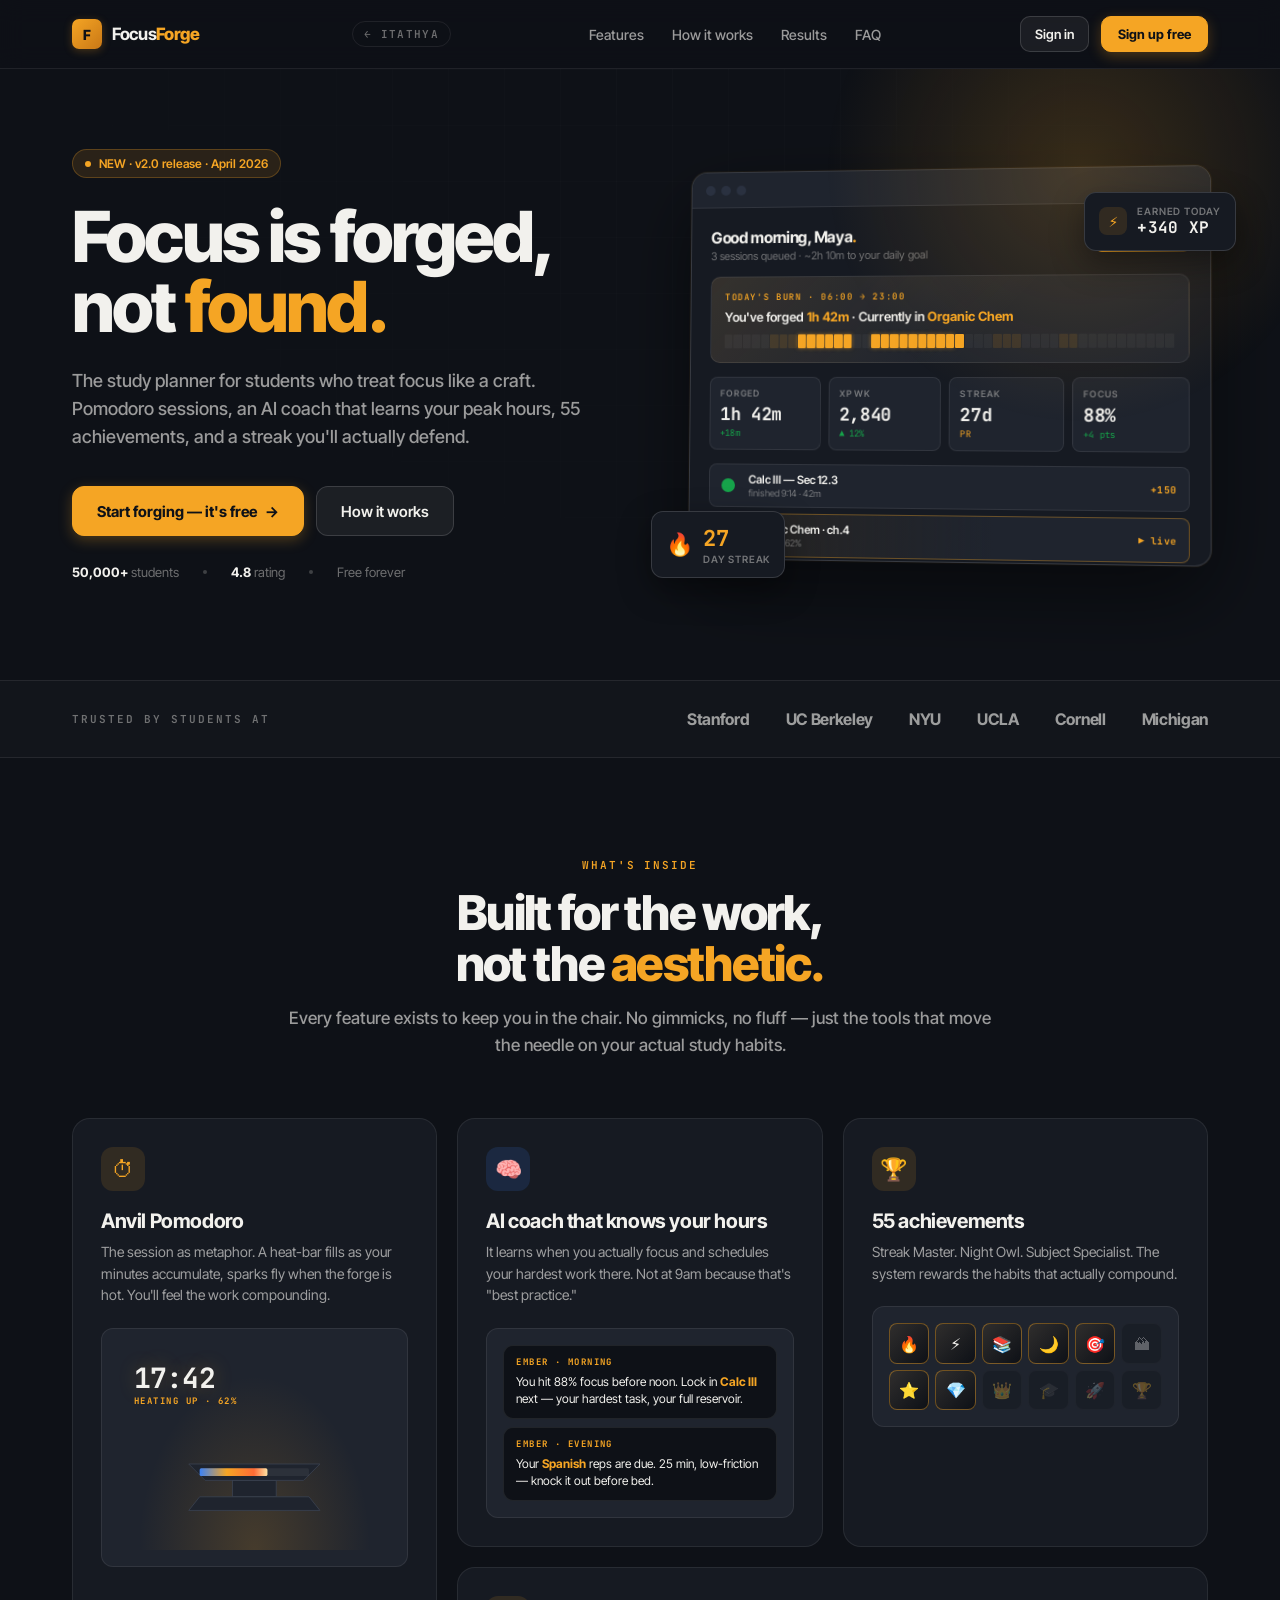
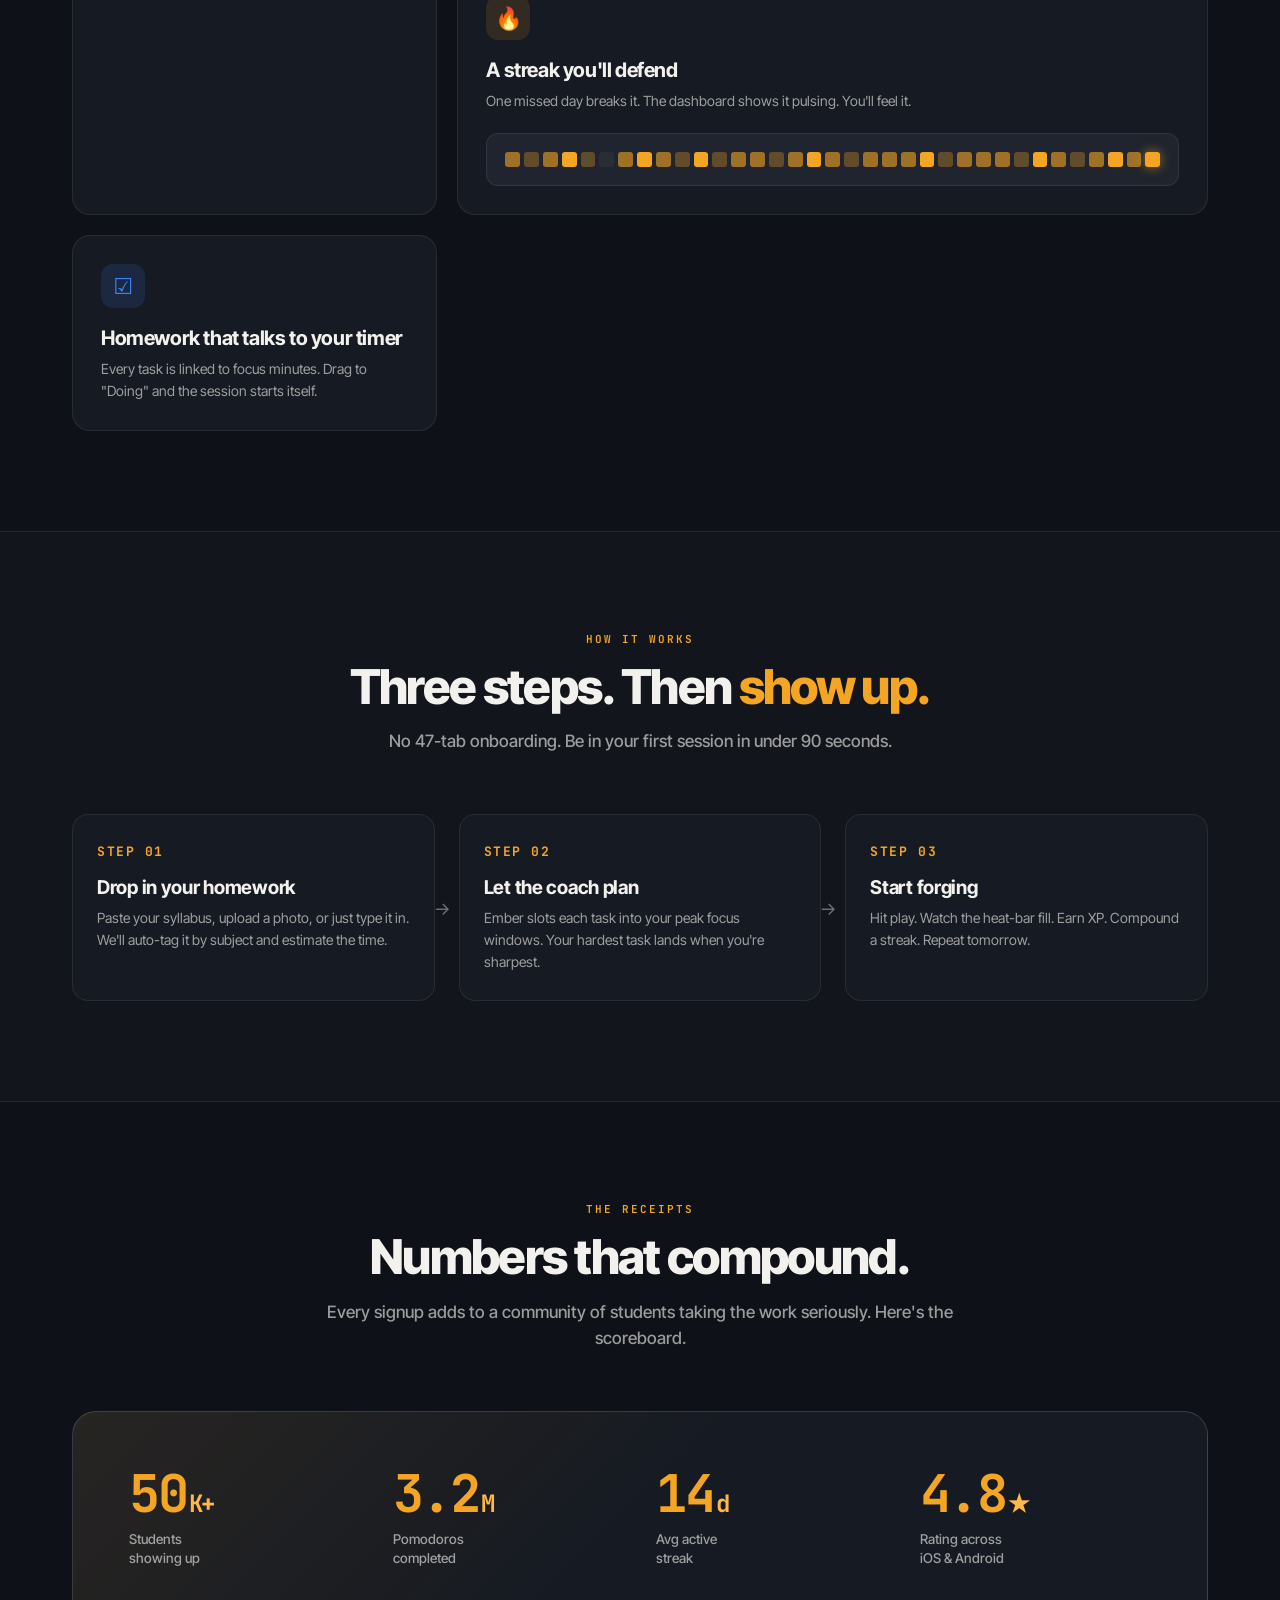
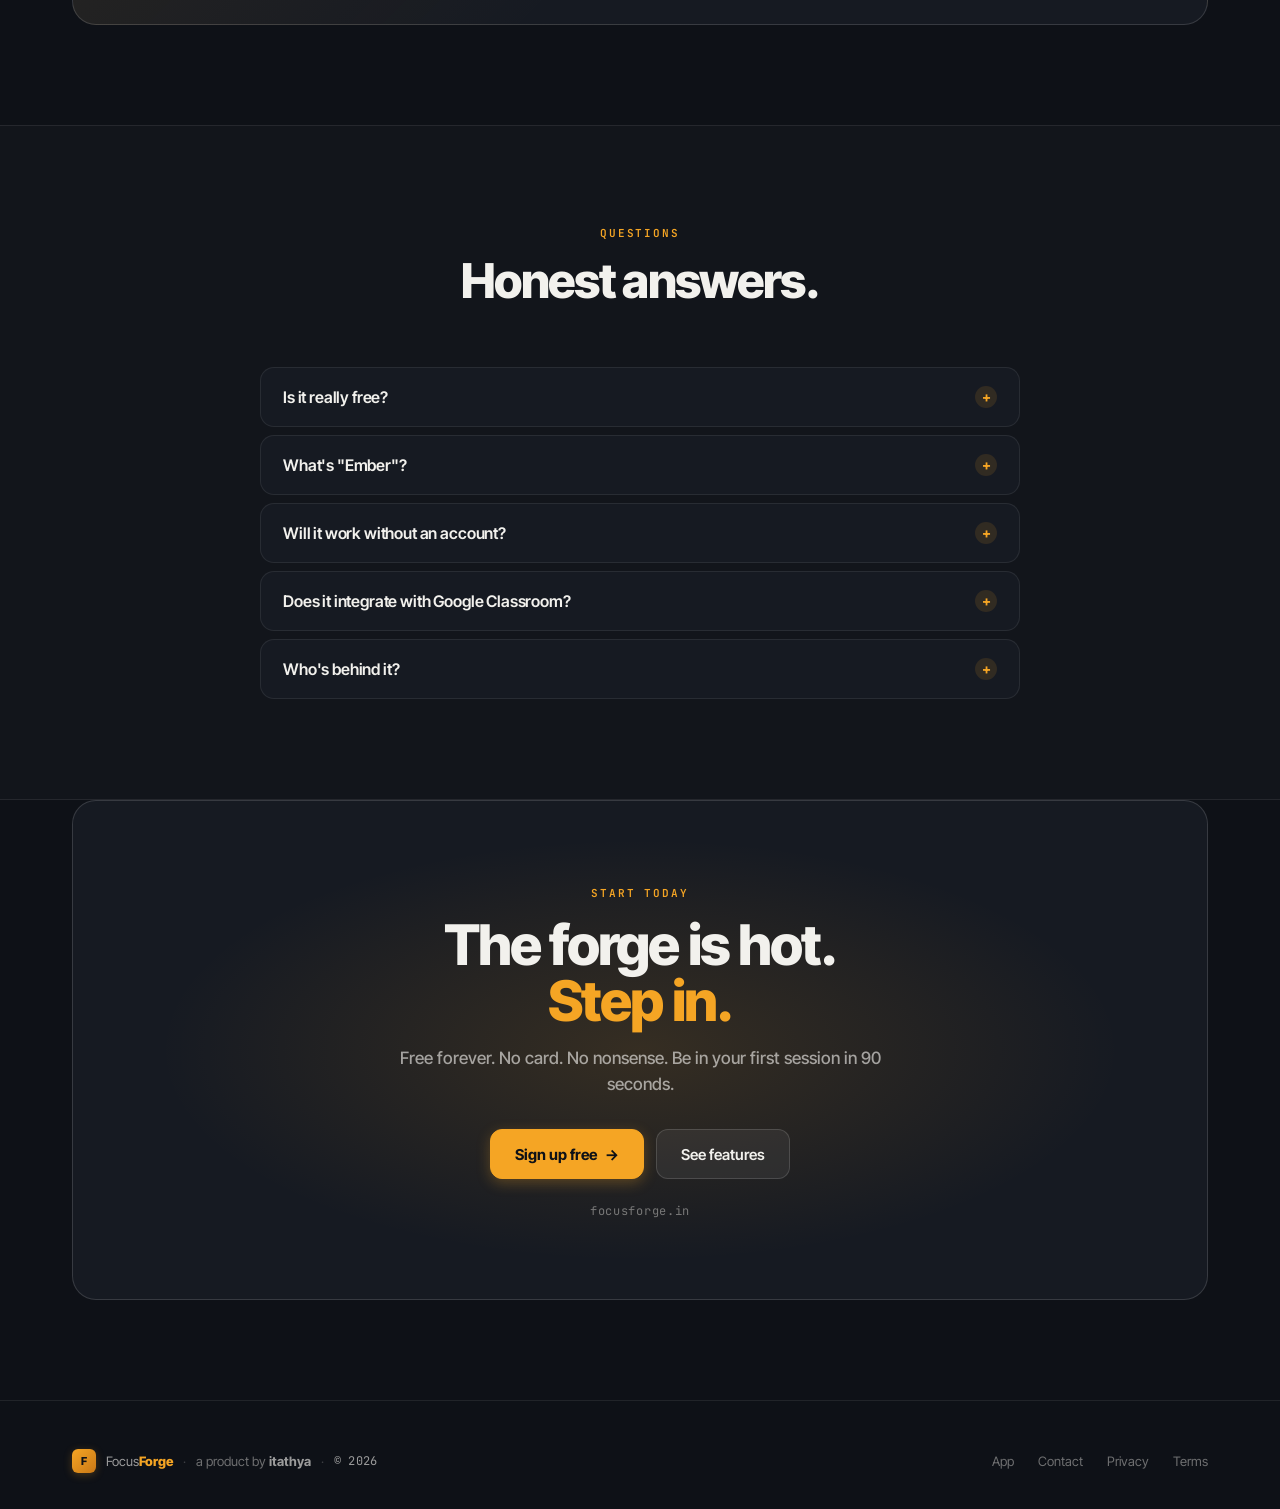
==== apps/focusforge/index.html @ cfd2faa0 "Restructure: itathya homepage at /, FocusForge moves to /apps/focusforge - New itathya brand homepag" ====
<!doctype html>
<html lang="en">
<head>
  <meta charset="utf-8" />
  <title>Focus Forge — Focus is forged, not found.</title>
  <meta name="viewport" content="width=device-width, initial-scale=1" />
  <meta name="description" content="The study planner for students who treat focus like a craft. Pomodoro sessions, an AI coach that learns your peak hours, 55 achievements, and a streak you'll actually defend. A product by itathya." />
  <meta name="theme-color" content="#0E1117" />

  <!-- Canonical + Open Graph -->
  <link rel="canonical" href="https://itathya.com/apps/focusforge" />
  <meta property="og:type" content="website" />
  <meta property="og:url" content="https://itathya.com/apps/focusforge" />
  <meta property="og:title" content="Focus Forge — Focus is forged, not found." />
  <meta property="og:description" content="The study planner for students who treat focus like a craft." />
  <meta property="og:site_name" content="Focus Forge by itathya" />
  <meta name="twitter:card" content="summary_large_image" />
  <meta name="twitter:title" content="Focus Forge — Focus is forged, not found." />
  <meta name="twitter:description" content="The study planner for students who treat focus like a craft." />

  <!-- Favicon: anvil + spark mark -->
  <link rel="icon" type="image/svg+xml" href="data:image/svg+xml;utf8,<svg xmlns='http://www.w3.org/2000/svg' viewBox='0 0 32 32'><rect width='32' height='32' rx='6' fill='%230E1117'/><path d='M16 4 L18.4 7.8 L16 11.6 L13.6 7.8 Z' fill='%23F5A524'/><path d='M3.5 16.5 L6 14.5 L8.5 14 L26 14 L26 17.5 L8.5 17.5 L3.5 17.5 Z' fill='%23F2F1ED'/><path d='M11.5 17.5 L20.5 17.5 L19.5 22 L12.5 22 Z' fill='%23F2F1ED'/><path d='M7.5 22 L24.5 22 L26.5 26.5 L5.5 26.5 Z' fill='%23F2F1ED'/></svg>" />

  <link rel="preconnect" href="https://fonts.googleapis.com" />
  <link rel="preconnect" href="https://fonts.gstatic.com" crossorigin />
  <link href="https://fonts.googleapis.com/css2?family=Inter+Tight:wght@400;500;600;700;800&family=JetBrains+Mono:wght@400;500;600&display=swap" rel="stylesheet" />

  <link rel="stylesheet" href="/styles.css" />
</head>
<body>

  <!-- ═══ NAV ═══ -->
  <nav class="top">
    <div class="wrap nav-inner">
      <a href="/apps/focusforge" class="brand" aria-label="Focus Forge home">
        <span class="brand-mark" aria-hidden="true">F</span>
        <span>Focus<span class="brand-accent">Forge</span></span>
      </a>
      <a href="/" class="back-to-itathya" aria-label="Back to itathya">← itathya</a>
      <div class="nav-links">
        <a href="#features">Features</a>
        <a href="#how">How it works</a>
        <a href="#stats">Results</a>
        <a href="#faq">FAQ</a>
      </div>
      <div class="nav-cta">
        <a href="https://focusforge.in" class="btn btn-sm">Sign in</a>
        <a href="https://focusforge.in" class="btn btn-sm primary">Sign up free</a>
      </div>
    </div>
  </nav>

  <!-- ═══ HERO ═══ -->
  <header class="hero">
    <div class="wrap hero-inner">
      <div>
        <div class="hero-tag"><span class="pulse" aria-hidden="true"></span> NEW · v2.0 release · April 2026</div>
        <h1>Focus is forged,<br/>not <span class="accent">found.</span></h1>
        <p class="lead">
          The study planner for students who treat focus like a craft. Pomodoro sessions, an AI coach that learns your peak hours, 55 achievements, and a streak you'll actually defend.
        </p>
        <div class="hero-actions">
          <a href="https://focusforge.in" class="btn primary lg">Start forging — it's free <span class="arrow" aria-hidden="true">→</span></a>
          <a href="#how" class="btn lg">How it works</a>
        </div>
        <div class="hero-meta">
          <span><b>50,000+</b> students</span>
          <span class="dot" aria-hidden="true"></span>
          <span><b>4.8</b> rating</span>
          <span class="dot" aria-hidden="true"></span>
          <span>Free forever</span>
        </div>
      </div>

      <div class="hero-shot-wrap">
        <div class="hero-shot" role="img" aria-label="Focus Forge dashboard preview">
          <div class="hero-shot-top"><span></span><span></span><span></span></div>
          <div class="hero-shot-body">
            <div class="hs-row">
              <div>
                <div class="hs-title">Good morning, Maya<span class="accent">.</span></div>
                <div class="hs-sub">3 sessions queued · ~2h 10m to your daily goal</div>
              </div>
              <div class="hs-start-pill">▶ Start session</div>
            </div>

            <div class="hs-burn">
              <div class="label-mono hs-burn-label">TODAY'S BURN · 06:00 → 23:00</div>
              <div class="hs-burn-h">You've forged <b>1h 42m</b> · Currently in <b>Organic Chem</b></div>
              <div class="hs-strip" id="hsstrip"></div>
            </div>

            <div class="hs-stats">
              <div class="hs-stat"><div class="hs-stat-lbl">Forged</div><div class="hs-stat-val mono">1h 42m</div><div class="hs-stat-delta ok mono">+18m</div></div>
              <div class="hs-stat"><div class="hs-stat-lbl">XP wk</div><div class="hs-stat-val mono">2,840</div><div class="hs-stat-delta ok mono">▲ 12%</div></div>
              <div class="hs-stat"><div class="hs-stat-lbl">Streak</div><div class="hs-stat-val mono">27d</div><div class="hs-stat-delta ember mono">PR</div></div>
              <div class="hs-stat"><div class="hs-stat-lbl">Focus</div><div class="hs-stat-val mono">88%</div><div class="hs-stat-delta ok mono">+4 pts</div></div>
            </div>

            <div class="hs-list">
              <div class="hs-task done"><div class="hs-task-dot"></div><div><div class="hs-task-title">Calc III — Sec 12.3</div><div class="hs-task-meta">finished 9:14 · 42m</div></div><div class="hs-task-xp mono">+150</div></div>
              <div class="hs-task active"><div class="hs-task-dot"></div><div><div class="hs-task-title">Organic Chem · ch.4</div><div class="hs-task-meta">14m left · 62%</div></div><div class="hs-task-xp mono">▶ live</div></div>
            </div>
          </div>
        </div>

        <div class="hero-float streak" aria-hidden="true">
          <span class="ic">🔥</span>
          <div>
            <div class="num mono">27</div>
            <div class="lbl">Day streak</div>
          </div>
        </div>
        <div class="hero-float xp" aria-hidden="true">
          <div class="ic">⚡</div>
          <div>
            <div class="lbl">Earned today</div>
            <div class="num mono">+340 XP</div>
          </div>
        </div>
      </div>
    </div>
  </header>

  <!-- ═══ TRUSTED ═══ -->
  <div class="trusted">
    <div class="wrap trusted-inner">
      <div class="trusted-label">Trusted by students at</div>
      <div class="trusted-logos">
        <span>Stanford</span>
        <span>UC Berkeley</span>
        <span>NYU</span>
        <span>UCLA</span>
        <span>Cornell</span>
        <span>Michigan</span>
      </div>
    </div>
  </div>

  <!-- ═══ FEATURES ═══ -->
  <section id="features">
    <div class="wrap">
      <div class="sec-head">
        <span class="label-mono sec-eyebrow">What's inside</span>
        <h2>Built for the work,<br/>not the <span class="accent">aesthetic.</span></h2>
        <p>Every feature exists to keep you in the chair. No gimmicks, no fluff — just the tools that move the needle on your actual study habits.</p>
      </div>

      <div class="features">
        <div class="feat tall">
          <div class="feat-ic" aria-hidden="true">⏱</div>
          <h3>Anvil Pomodoro</h3>
          <p>The session as metaphor. A heat-bar fills as your minutes accumulate, sparks fly when the forge is hot. You'll feel the work compounding.</p>
          <div class="feat-mock">
            <div class="feat-anvil-stage">
              <div class="feat-timer-num mono">17:42</div>
              <div class="feat-timer-state mono">HEATING UP · 62%</div>
              <svg viewBox="0 0 400 240" aria-hidden="true">
                <defs>
                  <linearGradient id="heat" x1="0" y1="0" x2="1" y2="0">
                    <stop offset="0%" stop-color="#3B82F6"/>
                    <stop offset="40%" stop-color="#F5A524"/>
                    <stop offset="80%" stop-color="#FF6B35"/>
                    <stop offset="100%" stop-color="#FFE2A3"/>
                  </linearGradient>
                </defs>
                <polygon points="80,150 320,150 290,180 110,180" fill="#1F242E" stroke="#3A4150" stroke-width="1.5"/>
                <rect x="160" y="180" width="80" height="30" fill="#1F242E" stroke="#3A4150" stroke-width="1.5"/>
                <polygon points="100,210 300,210 320,235 80,235" fill="#1F242E" stroke="#3A4150" stroke-width="1.5"/>
                <rect x="100" y="158" width="200" height="14" rx="3" fill="rgba(255,255,255,0.06)"/>
                <rect x="100" y="158" width="124" height="14" rx="3" fill="url(#heat)"/>
                <circle cx="200" cy="130" r="3" fill="#F5A524" class="spark s1"/>
                <circle cx="180" cy="110" r="2" fill="#F5A524" class="spark s2"/>
                <circle cx="220" cy="100" r="4" fill="#F5A524" class="spark s3"/>
                <circle cx="240" cy="122" r="2" fill="#F5A524" class="spark s4"/>
                <circle cx="160" cy="124" r="2.5" fill="#F5A524" class="spark s5"/>
              </svg>
            </div>
          </div>
        </div>

        <div class="feat">
          <div class="feat-ic arc" aria-hidden="true">🧠</div>
          <h3>AI coach that knows your hours</h3>
          <p>It learns when you actually focus and schedules your hardest work there. Not at 9am because that's "best practice."</p>
          <div class="feat-mock feat-coach">
            <div class="feat-coach-msg">
              <span class="who mono">EMBER · MORNING</span>
              You hit 88% focus before noon. Lock in <b>Calc III</b> next — your hardest task, your full reservoir.
            </div>
            <div class="feat-coach-msg">
              <span class="who mono">EMBER · EVENING</span>
              Your <b>Spanish</b> reps are due. 25 min, low-friction — knock it out before bed.
            </div>
          </div>
        </div>

        <div class="feat">
          <div class="feat-ic" aria-hidden="true">🏆</div>
          <h3>55 achievements</h3>
          <p>Streak Master. Night Owl. Subject Specialist. The system rewards the habits that actually compound.</p>
          <div class="feat-mock">
            <div class="feat-badges">
              <div class="feat-badge earned">🔥</div>
              <div class="feat-badge earned">⚡</div>
              <div class="feat-badge earned">📚</div>
              <div class="feat-badge earned">🌙</div>
              <div class="feat-badge earned">🎯</div>
              <div class="feat-badge locked">🏔</div>
              <div class="feat-badge earned">⭐</div>
              <div class="feat-badge earned">💎</div>
              <div class="feat-badge locked">👑</div>
              <div class="feat-badge locked">🎓</div>
              <div class="feat-badge locked">🚀</div>
              <div class="feat-badge locked">🏆</div>
            </div>
          </div>
        </div>

        <div class="feat wide">
          <div class="feat-ic" aria-hidden="true">🔥</div>
          <h3>A streak you'll defend</h3>
          <p>One missed day breaks it. The dashboard shows it pulsing. You'll feel it.</p>
          <div class="feat-mock streak-mock">
            <div class="streak-grid" id="streakcells"></div>
          </div>
        </div>

        <div class="feat">
          <div class="feat-ic arc" aria-hidden="true">☑</div>
          <h3>Homework that talks to your timer</h3>
          <p>Every task is linked to focus minutes. Drag to "Doing" and the session starts itself.</p>
        </div>
      </div>
    </div>
  </section>

  <!-- ═══ HOW IT WORKS ═══ -->
  <section id="how" class="alt">
    <div class="wrap">
      <div class="sec-head">
        <span class="label-mono sec-eyebrow">How it works</span>
        <h2>Three steps. Then <span class="accent">show up.</span></h2>
        <p>No 47-tab onboarding. Be in your first session in under 90 seconds.</p>
      </div>
      <div class="steps">
        <div class="step">
          <div class="step-num mono">STEP 01</div>
          <h3>Drop in your homework</h3>
          <p>Paste your syllabus, upload a photo, or just type it in. We'll auto-tag it by subject and estimate the time.</p>
          <div class="step-arrow" aria-hidden="true">→</div>
        </div>
        <div class="step">
          <div class="step-num mono">STEP 02</div>
          <h3>Let the coach plan</h3>
          <p>Ember slots each task into your peak focus windows. Your hardest task lands when you're sharpest.</p>
          <div class="step-arrow" aria-hidden="true">→</div>
        </div>
        <div class="step">
          <div class="step-num mono">STEP 03</div>
          <h3>Start forging</h3>
          <p>Hit play. Watch the heat-bar fill. Earn XP. Compound a streak. Repeat tomorrow.</p>
        </div>
      </div>
    </div>
  </section>

  <!-- ═══ STATS ═══ -->
  <section id="stats">
    <div class="wrap">
      <div class="sec-head">
        <span class="label-mono sec-eyebrow">The receipts</span>
        <h2>Numbers that compound.</h2>
        <p>Every signup adds to a community of students taking the work seriously. Here's the scoreboard.</p>
      </div>
      <div class="stats-card">
        <div class="stat-big">
          <div class="stat-big-num mono">50<span class="u">K+</span></div>
          <div class="stat-big-lbl">Students<br/>showing up</div>
        </div>
        <div class="stat-big">
          <div class="stat-big-num mono">3.2<span class="u">M</span></div>
          <div class="stat-big-lbl">Pomodoros<br/>completed</div>
        </div>
        <div class="stat-big">
          <div class="stat-big-num mono">14<span class="u">d</span></div>
          <div class="stat-big-lbl">Avg active<br/>streak</div>
        </div>
        <div class="stat-big">
          <div class="stat-big-num mono">4.8<span class="u">★</span></div>
          <div class="stat-big-lbl">Rating across<br/>iOS &amp; Android</div>
        </div>
      </div>
    </div>
  </section>

  <!-- ═══ FAQ ═══ -->
  <section id="faq" class="alt">
    <div class="wrap">
      <div class="sec-head">
        <span class="label-mono sec-eyebrow">Questions</span>
        <h2>Honest answers.</h2>
      </div>
      <div class="faq-grid">
        <details class="faq">
          <summary><span>Is it really free?</span><span class="faq-mark" aria-hidden="true">+</span></summary>
          <p>Yes. No card, no trial timer, no surprise paywall. We may add an optional pro tier later, but the core — Pomodoro, homework, AI coach, streaks, achievements — stays free forever.</p>
        </details>
        <details class="faq">
          <summary><span>What's "Ember"?</span><span class="faq-mark" aria-hidden="true">+</span></summary>
          <p>Ember is the AI coach. It learns when you actually focus, what subjects drain you, and slots tasks into your peak windows. Less generic productivity advice, more "you ship 88% of your hard work before noon — let's protect that."</p>
        </details>
        <details class="faq">
          <summary><span>Will it work without an account?</span><span class="faq-mark" aria-hidden="true">+</span></summary>
          <p>You can try the timer in guest mode. To save streaks, sync homework, or earn XP, you'll want to sign up — takes about 30 seconds.</p>
        </details>
        <details class="faq">
          <summary><span>Does it integrate with Google Classroom?</span><span class="faq-mark" aria-hidden="true">+</span></summary>
          <p>Paste a syllabus, photograph an assignment, or import a Google Doc — Focus Forge auto-tags by subject and estimates time. Direct Google Classroom sync is on the roadmap for this term.</p>
        </details>
        <details class="faq">
          <summary><span>Who's behind it?</span><span class="faq-mark" aria-hidden="true">+</span></summary>
          <p>Focus Forge is a product by <b>itathya</b> — a small studio building tools for people who want to take their work seriously. Reach us at hello@itathya.com.</p>
        </details>
      </div>
    </div>
  </section>

  <!-- ═══ CTA ═══ -->
  <section class="cta-section">
    <div class="wrap">
      <div class="cta-block">
        <span class="label-mono cta-eyebrow">START TODAY</span>
        <h2>The forge is hot.<br/><span class="accent">Step in.</span></h2>
        <p>Free forever. No card. No nonsense. Be in your first session in 90 seconds.</p>
        <div class="row">
          <a href="https://focusforge.in" class="btn primary lg">Sign up free <span class="arrow" aria-hidden="true">→</span></a>
          <a href="#features" class="btn lg">See features</a>
        </div>
        <div class="cta-url mono">focusforge.in</div>
      </div>
    </div>
  </section>

  <!-- ═══ FOOTER ═══ -->
  <footer>
    <div class="wrap foot-inner">
      <div class="foot-brand">
        <span class="brand-mark sm" aria-hidden="true">F</span>
        <span>Focus<span class="brand-accent">Forge</span></span>
        <span class="foot-sep" aria-hidden="true">·</span>
        <span class="foot-by">a product by <a href="/" class="foot-org">itathya</a></span>
        <span class="foot-sep" aria-hidden="true">·</span>
        <span class="foot-year mono">© 2026</span>
      </div>
      <div class="foot-links">
        <a href="https://focusforge.in">App</a>
        <a href="mailto:hello@itathya.com">Contact</a>
        <a href="/privacy">Privacy</a>
        <a href="/terms">Terms</a>
      </div>
    </div>
  </footer>

  <script src="/main.js" defer></script>
</body>
</html>
---- styles.css ----
/* ─────────────────────────────────────────────────────────────
   Focus Forge — itathya.com landing page
   Design tokens match the v1 app: ink + ember + arc blue.
   Inter Tight (UI) + JetBrains Mono (instrumentation).
   ───────────────────────────────────────────────────────────── */

:root {
  --ink: #0E1117;
  --ink-2: #161A22;
  --ink-3: #1F242E;
  --ink-4: #2A3140;
  --line: rgba(255, 255, 255, 0.08);
  --line-2: rgba(255, 255, 255, 0.14);
  --paper: #F2F1ED;
  --ember: #F5A524;
  --ember-2: #FFB94A;
  --ember-dim: rgba(245, 165, 36, 0.12);
  --arc: #3B82F6;
  --arc-dim: rgba(59, 130, 246, 0.14);
  --ok: #16A34A;
  --text: #F2F1ED;
  --text-dim: rgba(242, 241, 237, 0.62);
  --text-mute: rgba(242, 241, 237, 0.42);
}

* { box-sizing: border-box; }

html, body {
  background: var(--ink);
  margin: 0;
  color: var(--text);
  font-family: 'Inter Tight', system-ui, -apple-system, BlinkMacSystemFont, sans-serif;
  -webkit-font-smoothing: antialiased;
  -moz-osx-font-smoothing: grayscale;
}

a { color: inherit; text-decoration: none; }
button { font-family: inherit; cursor: pointer; }

.mono {
  font-family: 'JetBrains Mono', ui-monospace, SFMono-Regular, Menlo, monospace;
  font-feature-settings: "tnum";
  letter-spacing: 0.02em;
}

.accent { color: var(--ember); }

/* ── Layout ── */
.wrap {
  max-width: 1200px;
  margin: 0 auto;
  padding: 0 32px;
}

.label-mono {
  font-family: 'JetBrains Mono', monospace;
  font-size: 11px;
  letter-spacing: 0.18em;
  text-transform: uppercase;
  color: var(--text-mute);
  font-weight: 600;
}

/* ── Nav ── */
nav.top {
  position: sticky;
  top: 0;
  z-index: 50;
  background: rgba(14, 17, 23, 0.82);
  backdrop-filter: blur(12px);
  -webkit-backdrop-filter: blur(12px);
  border-bottom: 1px solid var(--line);
}

.nav-inner {
  display: flex;
  align-items: center;
  justify-content: space-between;
  height: 68px;
}

.brand {
  display: flex;
  align-items: center;
  gap: 10px;
  font-weight: 700;
  letter-spacing: -0.02em;
  font-size: 17px;
}

.brand-accent { color: var(--ember); font-weight: 800; }

.brand-mark {
  width: 30px;
  height: 30px;
  border-radius: 7px;
  background: linear-gradient(135deg, var(--ember), #C97816);
  display: inline-flex;
  align-items: center;
  justify-content: center;
  color: var(--ink);
  font-weight: 800;
  font-size: 14px;
  box-shadow: 0 2px 8px rgba(245, 165, 36, 0.25);
}

.brand-mark.sm {
  width: 24px;
  height: 24px;
  font-size: 11px;
  border-radius: 6px;
}

.nav-links {
  display: flex;
  align-items: center;
  gap: 28px;
  font-size: 14px;
  color: var(--text-dim);
  font-weight: 500;
}

.nav-links a { transition: color 0.15s; }
.nav-links a:hover { color: var(--text); }

.nav-cta {
  display: flex;
  align-items: center;
  gap: 12px;
}

/* ── Buttons ── */
.btn {
  display: inline-flex;
  align-items: center;
  justify-content: center;
  gap: 8px;
  height: 40px;
  padding: 0 18px;
  border-radius: 10px;
  background: rgba(255, 255, 255, 0.06);
  color: var(--text);
  border: 1px solid var(--line-2);
  font-size: 13.5px;
  font-weight: 600;
  transition: background 0.15s, border-color 0.15s, transform 0.15s;
}

.btn:hover { background: rgba(255, 255, 255, 0.1); }

.btn.primary {
  background: var(--ember);
  color: var(--ink);
  border-color: var(--ember);
  font-weight: 700;
  box-shadow: 0 4px 14px rgba(245, 165, 36, 0.28);
}

.btn.primary:hover {
  background: var(--ember-2);
  border-color: var(--ember-2);
}

.btn.lg {
  height: 50px;
  padding: 0 24px;
  font-size: 15px;
  border-radius: 12px;
}

.btn.btn-sm {
  height: 36px;
  padding: 0 14px;
  font-size: 13px;
}

.btn.btn-sm.primary { padding: 0 16px; }

.btn .arrow { transition: transform 0.2s; }
.btn:hover .arrow { transform: translateX(3px); }

/* ── Hero ── */
.hero {
  padding: 80px 0 100px;
  position: relative;
  overflow: hidden;
}

.hero::before {
  content: "";
  position: absolute;
  inset: 0;
  pointer-events: none;
  opacity: 0.6;
  background-image:
    linear-gradient(to right, rgba(255, 255, 255, 0.025) 1px, transparent 1px),
    linear-gradient(to bottom, rgba(255, 255, 255, 0.025) 1px, transparent 1px);
  background-size: 56px 56px;
  -webkit-mask-image: radial-gradient(ellipse at top, black 0%, transparent 70%);
  mask-image: radial-gradient(ellipse at top, black 0%, transparent 70%);
}

.hero::after {
  content: "";
  position: absolute;
  top: -200px;
  right: -100px;
  width: 600px;
  height: 600px;
  border-radius: 50%;
  background: radial-gradient(circle, rgba(245, 165, 36, 0.18), transparent 60%);
  pointer-events: none;
}

.hero-inner {
  position: relative;
  display: grid;
  grid-template-columns: 1.05fr 1fr;
  gap: 60px;
  align-items: center;
}

.hero-tag {
  display: inline-flex;
  align-items: center;
  gap: 8px;
  padding: 6px 12px;
  border-radius: 99px;
  background: var(--ember-dim);
  color: var(--ember);
  font-size: 12px;
  font-weight: 600;
  border: 1px solid rgba(245, 165, 36, 0.25);
  margin-bottom: 24px;
}

.hero-tag .pulse {
  width: 6px;
  height: 6px;
  border-radius: 50%;
  background: var(--ember);
  animation: pulse 1.6s infinite;
}

@keyframes pulse {
  0%, 100% { opacity: 1; }
  50% { opacity: 0.4; }
}

.hero h1 {
  font-size: clamp(40px, 5.5vw, 72px);
  font-weight: 800;
  letter-spacing: -0.04em;
  line-height: 1;
  margin: 0 0 24px;
}

.hero p.lead {
  font-size: 18px;
  color: var(--text-dim);
  line-height: 1.55;
  margin: 0 0 36px;
  max-width: 540px;
  font-weight: 500;
}

.hero-actions {
  display: flex;
  gap: 12px;
  align-items: center;
  flex-wrap: wrap;
}

.hero-meta {
  margin-top: 28px;
  display: flex;
  align-items: center;
  gap: 24px;
  font-size: 13px;
  color: var(--text-mute);
}

.hero-meta .dot {
  width: 4px;
  height: 4px;
  border-radius: 50%;
  background: currentColor;
  opacity: 0.5;
}

.hero-meta b { color: var(--text); font-weight: 700; }

/* ── Hero shot — visual mock of v2 dashboard ── */
.hero-shot-wrap { position: relative; }

.hero-shot {
  position: relative;
  border-radius: 16px;
  background: var(--ink-2);
  border: 1px solid var(--line-2);
  box-shadow: 0 30px 80px rgba(0, 0, 0, 0.5), 0 0 0 1px rgba(245, 165, 36, 0.06);
  overflow: hidden;
  aspect-ratio: 4 / 3;
  transform: perspective(1600px) rotateY(-7deg) rotateX(2deg);
}

.hero-shot-top {
  height: 36px;
  background: var(--ink-3);
  border-bottom: 1px solid var(--line);
  display: flex;
  align-items: center;
  gap: 6px;
  padding: 0 14px;
}

.hero-shot-top span {
  width: 10px;
  height: 10px;
  border-radius: 50%;
  background: var(--ink-4);
}

.hero-shot-body {
  padding: 20px;
  display: flex;
  flex-direction: column;
  gap: 14px;
  height: calc(100% - 36px);
}

.hs-row {
  display: flex;
  align-items: center;
  justify-content: space-between;
  gap: 12px;
}

.hs-title {
  font-size: 16px;
  font-weight: 700;
  letter-spacing: -0.02em;
}

.hs-sub { font-size: 11px; color: var(--text-mute); margin-top: 2px; }

.hs-start-pill {
  background: var(--ember);
  color: var(--ink);
  border-radius: 6px;
  padding: 4px 10px;
  font-size: 10px;
  font-weight: 700;
  white-space: nowrap;
}

.hs-burn {
  background: linear-gradient(135deg, rgba(245, 165, 36, 0.1), transparent 60%), var(--ink-3);
  border: 1px solid var(--line);
  border-radius: 10px;
  padding: 14px;
}

.hs-burn-label { color: var(--ember); font-size: 9px; }
.hs-burn-h { font-size: 13px; font-weight: 600; margin-top: 6px; }
.hs-burn-h b { color: var(--ember); }

.hs-strip {
  display: grid;
  grid-template-columns: repeat(48, 1fr);
  gap: 1px;
  margin-top: 10px;
}

.hs-cell {
  height: 14px;
  border-radius: 1px;
  background: rgba(255, 255, 255, 0.04);
}

.hs-cell.lit { background: var(--ember); box-shadow: 0 0 4px rgba(245, 165, 36, 0.5); }
.hs-cell.warm { background: var(--ember-dim); }
.hs-cell.now { background: var(--ember); animation: pulse 1.6s infinite; }

.hs-stats {
  display: grid;
  grid-template-columns: repeat(4, 1fr);
  gap: 8px;
}

.hs-stat {
  background: var(--ink-3);
  border: 1px solid var(--line);
  border-radius: 8px;
  padding: 10px;
}

.hs-stat-lbl {
  font-size: 9px;
  color: var(--text-mute);
  letter-spacing: 0.1em;
  text-transform: uppercase;
  font-weight: 600;
}

.hs-stat-val {
  font-size: 18px;
  font-weight: 700;
  margin-top: 4px;
  letter-spacing: -0.02em;
}

.hs-stat-delta { font-size: 9px; margin-top: 2px; }
.hs-stat-delta.ok { color: var(--ok); }
.hs-stat-delta.ember { color: var(--ember); }

.hs-list { display: flex; flex-direction: column; gap: 6px; flex: 1; }

.hs-task {
  display: grid;
  grid-template-columns: 18px 1fr auto;
  gap: 10px;
  align-items: center;
  padding: 8px 12px;
  border-radius: 8px;
  background: var(--ink-3);
  border: 1px solid var(--line);
}

.hs-task.active {
  border-color: rgba(245, 165, 36, 0.35);
  background: linear-gradient(90deg, rgba(245, 165, 36, 0.08), var(--ink-3) 60%);
}

.hs-task-dot {
  width: 14px;
  height: 14px;
  border-radius: 50%;
  border: 1.5px dashed var(--line-2);
}

.hs-task.active .hs-task-dot {
  background: var(--ember);
  border: none;
  box-shadow: 0 0 0 3px var(--ember-dim);
  animation: pulse 1.6s infinite;
}

.hs-task.done .hs-task-dot {
  background: var(--ok);
  border: none;
}

.hs-task-title { font-size: 11.5px; font-weight: 600; }
.hs-task-meta { font-size: 9.5px; color: var(--text-mute); margin-top: 1px; }
.hs-task-xp { font-size: 9.5px; color: var(--ember); font-weight: 700; }

/* Floating mini cards on hero */
.hero-float {
  position: absolute;
  z-index: 2;
  background: var(--ink-2);
  border: 1px solid var(--line-2);
  border-radius: 12px;
  padding: 12px 14px;
  box-shadow: 0 12px 32px rgba(0, 0, 0, 0.4);
  font-size: 12px;
}

.hero-float.streak {
  bottom: -16px;
  left: -32px;
  display: flex;
  align-items: center;
  gap: 10px;
}

.hero-float.streak .ic { font-size: 22px; }
.hero-float.streak .num {
  font-size: 22px;
  font-weight: 700;
  color: var(--ember);
  letter-spacing: -0.02em;
}
.hero-float.streak .lbl,
.hero-float.xp .lbl {
  font-size: 10px;
  color: var(--text-mute);
  letter-spacing: 0.08em;
  text-transform: uppercase;
  font-weight: 600;
}

.hero-float.xp {
  top: 24px;
  right: -28px;
  display: flex;
  align-items: center;
  gap: 10px;
}

.hero-float.xp .ic {
  width: 28px;
  height: 28px;
  border-radius: 8px;
  background: var(--ember-dim);
  display: flex;
  align-items: center;
  justify-content: center;
  color: var(--ember);
  font-size: 14px;
}

.hero-float.xp .num { font-size: 16px; font-weight: 700; }

/* ── Trusted strip ── */
.trusted {
  border-top: 1px solid var(--line);
  border-bottom: 1px solid var(--line);
  background: rgba(255, 255, 255, 0.015);
  padding: 28px 0;
}

.trusted-inner {
  display: flex;
  align-items: center;
  justify-content: space-between;
  gap: 24px;
  flex-wrap: wrap;
}

.trusted-label {
  color: var(--text-mute);
  font-family: 'JetBrains Mono', monospace;
  font-size: 11px;
  letter-spacing: 0.18em;
  text-transform: uppercase;
  font-weight: 600;
}

.trusted-logos {
  display: flex;
  align-items: center;
  gap: 36px;
  flex-wrap: wrap;
}

.trusted-logos span {
  color: var(--text-dim);
  font-weight: 700;
  letter-spacing: -0.02em;
  font-size: 16px;
}

/* ── Sections ── */
section {
  padding: 100px 0;
  position: relative;
}

section.alt {
  background: rgba(255, 255, 255, 0.015);
  border-top: 1px solid var(--line);
  border-bottom: 1px solid var(--line);
}

.sec-head {
  max-width: 720px;
  margin: 0 auto 60px;
  text-align: center;
}

.sec-eyebrow {
  color: var(--ember);
  margin-bottom: 16px;
  display: block;
}

.sec-head h2 {
  font-size: clamp(32px, 4vw, 48px);
  font-weight: 800;
  letter-spacing: -0.035em;
  line-height: 1.05;
  margin: 0 0 16px;
}

.sec-head p {
  font-size: 17px;
  color: var(--text-dim);
  line-height: 1.55;
  margin: 0;
  font-weight: 500;
}

/* ── Features grid ── */
.features {
  display: grid;
  grid-template-columns: repeat(3, 1fr);
  gap: 20px;
}

.feat {
  background: var(--ink-2);
  border: 1px solid var(--line);
  border-radius: 18px;
  padding: 28px;
  position: relative;
  overflow: hidden;
  transition: border-color 0.2s, transform 0.2s;
}

.feat:hover {
  border-color: var(--line-2);
  transform: translateY(-2px);
}

.feat.tall { grid-row: span 2; }
.feat.wide { grid-column: span 2; }

.feat-ic {
  width: 44px;
  height: 44px;
  border-radius: 12px;
  background: var(--ember-dim);
  color: var(--ember);
  display: flex;
  align-items: center;
  justify-content: center;
  font-size: 22px;
  margin-bottom: 18px;
}

.feat-ic.arc { background: var(--arc-dim); color: var(--arc); }

.feat h3 {
  font-size: 20px;
  font-weight: 700;
  letter-spacing: -0.02em;
  margin: 0 0 8px;
}

.feat p {
  font-size: 14px;
  color: var(--text-dim);
  line-height: 1.55;
  margin: 0;
}

.feat-mock {
  margin-top: 22px;
  padding: 16px;
  background: var(--ink-3);
  border: 1px solid var(--line);
  border-radius: 12px;
}

/* anvil mock */
.feat-anvil-stage {
  aspect-ratio: 4 / 3;
  position: relative;
  background: radial-gradient(ellipse at bottom, rgba(245, 165, 36, 0.18), transparent 60%);
  border-radius: 10px;
  display: flex;
  align-items: center;
  justify-content: center;
}

.feat-anvil-stage svg { width: 80%; height: auto; }

.feat-timer-num {
  position: absolute;
  top: 14px;
  left: 16px;
  font-size: 28px;
  font-weight: 700;
  text-shadow: 0 0 20px rgba(245, 165, 36, 0.3);
  letter-spacing: -0.03em;
}

.feat-timer-state {
  position: absolute;
  top: 50px;
  left: 16px;
  font-size: 9px;
  letter-spacing: 0.16em;
  color: var(--ember);
  font-weight: 700;
}

.spark { animation: spark 2.4s infinite; opacity: 0; }
.spark.s1 { animation-delay: 0s; }
.spark.s2 { animation-delay: 0.4s; }
.spark.s3 { animation-delay: 0.9s; }
.spark.s4 { animation-delay: 1.3s; }
.spark.s5 { animation-delay: 1.8s; }

@keyframes spark {
  0% { opacity: 0; transform: translateY(0); }
  20% { opacity: 1; }
  100% { opacity: 0; transform: translateY(-14px); }
}

/* coach mock */
.feat-coach { display: flex; flex-direction: column; gap: 8px; padding: 16px; }

.feat-coach-msg {
  background: var(--ink);
  border: 1px solid var(--line);
  border-radius: 10px;
  padding: 10px 12px;
  font-size: 12px;
  line-height: 1.45;
}

.feat-coach-msg .who {
  font-size: 9px;
  letter-spacing: 0.16em;
  color: var(--ember);
  font-weight: 700;
  display: block;
  margin-bottom: 4px;
}

.feat-coach-msg b { color: var(--ember); }

/* badges grid mock */
.feat-badges {
  display: grid;
  grid-template-columns: repeat(6, 1fr);
  gap: 6px;
}

.feat-badge {
  aspect-ratio: 1;
  border-radius: 8px;
  background: var(--ink);
  border: 1px solid var(--line);
  display: flex;
  align-items: center;
  justify-content: center;
  font-size: 16px;
}

.feat-badge.earned {
  border-color: rgba(245, 165, 36, 0.4);
  background: linear-gradient(135deg, rgba(245, 165, 36, 0.08), var(--ink));
}

.feat-badge.locked { opacity: 0.3; }

/* streak heatmap mock */
.streak-mock { padding: 18px; }

.streak-grid {
  display: grid;
  grid-template-columns: repeat(35, 1fr);
  gap: 4px;
}

.streak-cell {
  aspect-ratio: 1;
  border-radius: 3px;
  background: rgba(255, 255, 255, 0.04);
}

.streak-cell.now {
  box-shadow: 0 0 12px rgba(245, 165, 36, 0.6);
  animation: pulse 1.6s infinite;
}

/* ── How it works ── */
.steps {
  display: grid;
  grid-template-columns: repeat(3, 1fr);
  gap: 24px;
}

.step {
  position: relative;
  padding: 28px 24px;
  background: var(--ink-2);
  border: 1px solid var(--line);
  border-radius: 16px;
}

.step-num {
  font-size: 13px;
  font-weight: 700;
  color: var(--ember);
  letter-spacing: 0.12em;
  margin-bottom: 16px;
}

.step h3 {
  font-size: 19px;
  font-weight: 700;
  letter-spacing: -0.015em;
  margin: 0 0 8px;
}

.step p {
  font-size: 14px;
  color: var(--text-dim);
  line-height: 1.55;
  margin: 0;
}

.step-arrow {
  position: absolute;
  top: 50%;
  right: -16px;
  transform: translateY(-50%);
  color: var(--text-mute);
  font-size: 18px;
  z-index: 2;
}

/* ── Stats / proof ── */
.stats-card {
  background: linear-gradient(135deg, rgba(245, 165, 36, 0.08), transparent 50%), var(--ink-2);
  border: 1px solid var(--line-2);
  border-radius: 24px;
  padding: 56px;
  display: grid;
  grid-template-columns: repeat(4, 1fr);
  gap: 32px;
  position: relative;
  overflow: hidden;
}

.stats-card::before {
  content: "";
  position: absolute;
  inset: 0;
  pointer-events: none;
  opacity: 0.5;
  background-image:
    linear-gradient(to right, rgba(255, 255, 255, 0.025) 1px, transparent 1px),
    linear-gradient(to bottom, rgba(255, 255, 255, 0.025) 1px, transparent 1px);
  background-size: 32px 32px;
  -webkit-mask-image: radial-gradient(ellipse at top right, black 0%, transparent 70%);
  mask-image: radial-gradient(ellipse at top right, black 0%, transparent 70%);
}

.stat-big { position: relative; }

.stat-big-num {
  font-size: 52px;
  font-weight: 700;
  letter-spacing: -0.04em;
  line-height: 1;
  color: var(--ember);
}

.stat-big-num .u {
  font-size: 24px;
  color: var(--ember-2);
  margin-left: 2px;
}

.stat-big-lbl {
  font-size: 13.5px;
  color: var(--text-dim);
  margin-top: 10px;
  font-weight: 500;
  line-height: 1.4;
}

/* ── FAQ ── */
.faq-grid {
  max-width: 760px;
  margin: 0 auto;
  display: flex;
  flex-direction: column;
  gap: 8px;
}

.faq {
  background: var(--ink-2);
  border: 1px solid var(--line);
  border-radius: 14px;
  overflow: hidden;
  transition: border-color 0.2s;
}

.faq[open] { border-color: var(--line-2); }

.faq summary {
  list-style: none;
  cursor: pointer;
  padding: 18px 22px;
  display: flex;
  align-items: center;
  justify-content: space-between;
  gap: 16px;
  font-size: 16px;
  font-weight: 600;
  letter-spacing: -0.01em;
}

.faq summary::-webkit-details-marker { display: none; }

.faq-mark {
  width: 22px;
  height: 22px;
  border-radius: 50%;
  background: var(--ember-dim);
  color: var(--ember);
  display: inline-flex;
  align-items: center;
  justify-content: center;
  font-size: 14px;
  font-weight: 700;
  transition: transform 0.2s;
  flex-shrink: 0;
}

.faq[open] .faq-mark { transform: rotate(45deg); }

.faq p {
  margin: 0;
  padding: 0 22px 22px;
  color: var(--text-dim);
  font-size: 14.5px;
  line-height: 1.6;
}

.faq p b { color: var(--text); font-weight: 700; }

/* ── CTA ── */
.cta-section { padding-top: 0; }

.cta-block {
  text-align: center;
  padding: 80px 40px;
  background: var(--ink-2);
  border: 1px solid var(--line-2);
  border-radius: 24px;
  position: relative;
  overflow: hidden;
}

.cta-block::before {
  content: "";
  position: absolute;
  inset: 0;
  pointer-events: none;
  background: radial-gradient(ellipse at center, rgba(245, 165, 36, 0.14), transparent 60%);
}

.cta-block > * { position: relative; }

.cta-eyebrow { color: var(--ember); }

.cta-block h2 {
  font-size: clamp(32px, 4.5vw, 56px);
  font-weight: 800;
  letter-spacing: -0.035em;
  line-height: 1;
  margin: 16px 0;
}

.cta-block p {
  font-size: 17px;
  color: var(--text-dim);
  margin: 0 auto 32px;
  max-width: 540px;
  line-height: 1.55;
  font-weight: 500;
}

.cta-block .row {
  display: flex;
  gap: 12px;
  justify-content: center;
  flex-wrap: wrap;
}

.cta-url {
  margin-top: 24px;
  font-size: 12px;
  color: var(--text-mute);
  letter-spacing: 0.06em;
}

/* ── Footer ── */
footer {
  border-top: 1px solid var(--line);
  padding: 48px 0 36px;
  color: var(--text-mute);
  font-size: 13px;
}

.foot-inner {
  display: flex;
  align-items: center;
  justify-content: space-between;
  flex-wrap: wrap;
  gap: 16px;
}

.foot-brand {
  display: flex;
  align-items: center;
  gap: 10px;
  color: var(--text-dim);
  flex-wrap: wrap;
}

.foot-sep { color: var(--text-mute); opacity: 0.5; }

.foot-by { color: var(--text-mute); }

.foot-org {
  color: var(--text-dim);
  font-weight: 700;
  border-bottom: 1px solid transparent;
  transition: color 0.15s, border-color 0.15s;
}

.foot-org:hover {
  color: var(--ember);
  border-bottom-color: var(--ember);
}

.foot-year { font-size: 12px; }

.foot-links { display: flex; gap: 24px; }
.foot-links a { transition: color 0.15s; }
.foot-links a:hover { color: var(--text); }

/* ── Responsive ── */
@media (max-width: 900px) {
  .hero-inner { grid-template-columns: 1fr; gap: 60px; }
  .hero-shot { transform: none; }
  .hero-float.xp { right: 12px; }
  .hero-float.streak { left: 12px; bottom: -12px; }
  .features { grid-template-columns: 1fr; }
  .feat.tall { grid-row: auto; }
  .feat.wide { grid-column: auto; }
  .steps { grid-template-columns: 1fr; }
  .step-arrow { display: none; }
  .stats-card { grid-template-columns: repeat(2, 1fr); padding: 36px 28px; gap: 28px; }
  .stat-big-num { font-size: 40px; }
  .nav-links { display: none; }
  section { padding: 70px 0; }
  .hero { padding: 56px 0 80px; }
  .wrap { padding: 0 20px; }
  .stats-card { border-radius: 20px; }
  .cta-block { padding: 56px 24px; border-radius: 20px; }
}

@media (max-width: 560px) {
  .nav-cta .btn:first-child { display: none; }
  .hero-meta { gap: 14px; flex-wrap: wrap; }
  .trusted-inner { justify-content: center; text-align: center; }
  .trusted-logos { gap: 20px; justify-content: center; }
  .stats-card { grid-template-columns: 1fr 1fr; gap: 24px; padding: 28px 20px; }
}

@media (prefers-reduced-motion: reduce) {
  *, *::before, *::after {
    animation-duration: 0.01ms !important;
    animation-iteration-count: 1 !important;
    transition-duration: 0.01ms !important;
  }
}

/* ───────────────────────────────────────────────
   itathya homepage (parent brand)
   Slightly quieter than Focus Forge: smaller hero,
   more space, neutral mark.
   ─────────────────────────────────────────────── */

.brand-itathya {
  display: flex;
  align-items: center;
  gap: 8px;
  font-weight: 800;
  letter-spacing: -0.03em;
  font-size: 18px;
}

.brand-itathya-mark {
  width: 26px;
  height: 26px;
  border-radius: 6px;
  background: linear-gradient(135deg, var(--ember), #C97816);
  color: var(--ink);
  display: inline-flex;
  align-items: center;
  justify-content: center;
  font-weight: 800;
  font-size: 12px;
  box-shadow: 0 2px 8px rgba(245, 165, 36, 0.22);
}

.brand-itathya-mark.sm {
  width: 22px;
  height: 22px;
  font-size: 11px;
  border-radius: 5px;
}

.brand-itathya-text {
  letter-spacing: -0.02em;
  color: var(--text);
}

/* Back-to-itathya pill on Focus Forge nav */
.back-to-itathya {
  font-family: 'JetBrains Mono', monospace;
  font-size: 11px;
  letter-spacing: 0.12em;
  text-transform: uppercase;
  color: var(--text-mute);
  padding: 5px 11px;
  border-radius: 99px;
  border: 1px solid var(--line);
  margin-left: 14px;
  font-weight: 600;
  transition: color 0.15s, border-color 0.15s, background 0.15s;
}

.back-to-itathya:hover {
  color: var(--text);
  border-color: var(--line-2);
  background: rgba(255, 255, 255, 0.04);
}

/* Hero */
.ita-hero {
  padding: 96px 0 80px;
  position: relative;
  overflow: hidden;
}

.ita-hero::before {
  content: "";
  position: absolute;
  inset: 0;
  pointer-events: none;
  opacity: 0.55;
  background-image:
    linear-gradient(to right, rgba(255, 255, 255, 0.025) 1px, transparent 1px),
    linear-gradient(to bottom, rgba(255, 255, 255, 0.025) 1px, transparent 1px);
  background-size: 64px 64px;
  -webkit-mask-image: radial-gradient(ellipse at top, black 0%, transparent 70%);
  mask-image: radial-gradient(ellipse at top, black 0%, transparent 70%);
}

.ita-hero::after {
  content: "";
  position: absolute;
  top: -240px;
  left: 50%;
  transform: translateX(-50%);
  width: 800px;
  height: 600px;
  border-radius: 50%;
  background: radial-gradient(circle, rgba(245, 165, 36, 0.12), transparent 65%);
  pointer-events: none;
}

.ita-hero-inner {
  position: relative;
  text-align: center;
  max-width: 820px;
}

.ita-hero .ita-tag {
  display: inline-flex;
  align-items: center;
  gap: 8px;
  padding: 6px 12px;
  border-radius: 99px;
  background: var(--ember-dim);
  color: var(--ember);
  font-size: 12px;
  font-weight: 600;
  border: 1px solid rgba(245, 165, 36, 0.25);
  margin-bottom: 28px;
}

.ita-hero .ita-tag .pulse {
  width: 6px;
  height: 6px;
  border-radius: 50%;
  background: var(--ember);
  animation: pulse 1.6s infinite;
}

.ita-hero h1 {
  font-size: clamp(40px, 6vw, 76px);
  font-weight: 800;
  letter-spacing: -0.045em;
  line-height: 1;
  margin: 0 0 24px;
}

.ita-hero p.lead {
  font-size: 18px;
  color: var(--text-dim);
  line-height: 1.55;
  margin: 0 auto 36px;
  max-width: 580px;
  font-weight: 500;
}

.ita-hero .hero-actions {
  justify-content: center;
}

/* Apps section */
.ita-apps {
  padding: 100px 0;
}

.ita-app-grid {
  display: grid;
  grid-template-columns: repeat(2, 1fr);
  gap: 24px;
  max-width: 1080px;
  margin: 0 auto;
}

.ita-app-card {
  display: flex;
  flex-direction: column;
  gap: 14px;
  padding: 32px;
  border-radius: 20px;
  background: var(--ink-2);
  border: 1px solid var(--line);
  position: relative;
  overflow: hidden;
  transition: transform 0.2s, border-color 0.2s, background 0.2s;
  text-decoration: none;
  color: inherit;
}

a.ita-app-card:hover {
  transform: translateY(-3px);
  border-color: rgba(245, 165, 36, 0.3);
  background: linear-gradient(135deg, rgba(245, 165, 36, 0.04), var(--ink-2));
}

.ita-app-card.live::before {
  content: "";
  position: absolute;
  top: 0; left: 0; right: 0;
  height: 2px;
  background: linear-gradient(90deg, transparent, var(--ember), transparent);
  opacity: 0.6;
}

.ita-app-card.soon {
  background: rgba(255, 255, 255, 0.015);
  border-style: dashed;
  opacity: 0.85;
}

.ita-app-head {
  display: flex;
  align-items: center;
  gap: 10px;
}

.ita-app-mark {
  width: 32px;
  height: 32px;
  border-radius: 8px;
  background: linear-gradient(135deg, var(--ember), #C97816);
  color: var(--ink);
  display: inline-flex;
  align-items: center;
  justify-content: center;
  font-weight: 800;
  font-size: 14px;
  box-shadow: 0 2px 10px rgba(245, 165, 36, 0.25);
}

.ita-app-mark.soon {
  background: var(--ink-3);
  color: var(--text-mute);
  box-shadow: none;
  border: 1px solid var(--line);
  font-size: 18px;
}

.ita-app-name {
  font-size: 16px;
  font-weight: 700;
  letter-spacing: -0.02em;
  flex: 1;
}

.ita-app-status {
  font-family: 'JetBrains Mono', monospace;
  font-size: 10px;
  letter-spacing: 0.18em;
  font-weight: 700;
  padding: 3px 8px;
  border-radius: 4px;
}

.ita-app-status.live {
  color: var(--ok);
  background: rgba(22, 163, 74, 0.12);
  border: 1px solid rgba(22, 163, 74, 0.3);
}

.ita-app-status.soon {
  color: var(--text-mute);
  background: rgba(255, 255, 255, 0.04);
  border: 1px solid var(--line);
}

.ita-app-card h3 {
  font-size: 24px;
  font-weight: 700;
  letter-spacing: -0.025em;
  margin: 4px 0 0;
  line-height: 1.15;
}

.ita-app-card p {
  font-size: 14.5px;
  color: var(--text-dim);
  line-height: 1.55;
  margin: 0;
}

.ita-app-meta {
  display: flex;
  align-items: center;
  gap: 12px;
  font-size: 12px;
  color: var(--text-mute);
  margin-top: 4px;
}

.ita-app-meta .dot {
  width: 3px;
  height: 3px;
  border-radius: 50%;
  background: currentColor;
}

.ita-app-cta {
  display: inline-flex;
  align-items: center;
  gap: 6px;
  margin-top: auto;
  padding-top: 12px;
  font-size: 14px;
  font-weight: 700;
  color: var(--ember);
  letter-spacing: -0.01em;
}

.ita-app-cta .arrow {
  transition: transform 0.2s;
}

a.ita-app-card:hover .ita-app-cta .arrow {
  transform: translateX(3px);
}

.ita-app-cta.muted {
  color: var(--text-mute);
}

.ita-app-cta.muted a {
  color: var(--text-dim);
  border-bottom: 1px solid var(--line);
  padding-bottom: 1px;
}

.ita-app-cta.muted a:hover {
  color: var(--ember);
  border-color: var(--ember);
}

/* About section */
.ita-about-grid {
  display: grid;
  grid-template-columns: repeat(3, 1fr);
  gap: 24px;
  max-width: 1080px;
  margin: 0 auto;
}

.ita-about-block {
  padding: 28px;
  background: var(--ink-2);
  border: 1px solid var(--line);
  border-radius: 16px;
}

.ita-about-num {
  font-size: 13px;
  color: var(--ember);
  font-weight: 700;
  letter-spacing: 0.12em;
  margin-bottom: 14px;
}

.ita-about-block h3 {
  font-size: 19px;
  font-weight: 700;
  letter-spacing: -0.015em;
  margin: 0 0 8px;
}

.ita-about-block p {
  font-size: 14px;
  color: var(--text-dim);
  line-height: 1.55;
  margin: 0;
}

@media (max-width: 900px) {
  .ita-app-grid { grid-template-columns: 1fr; }
  .ita-about-grid { grid-template-columns: 1fr; }
  .ita-hero { padding: 64px 0 60px; }
  .ita-apps { padding: 70px 0; }
  .back-to-itathya { display: none; }
}
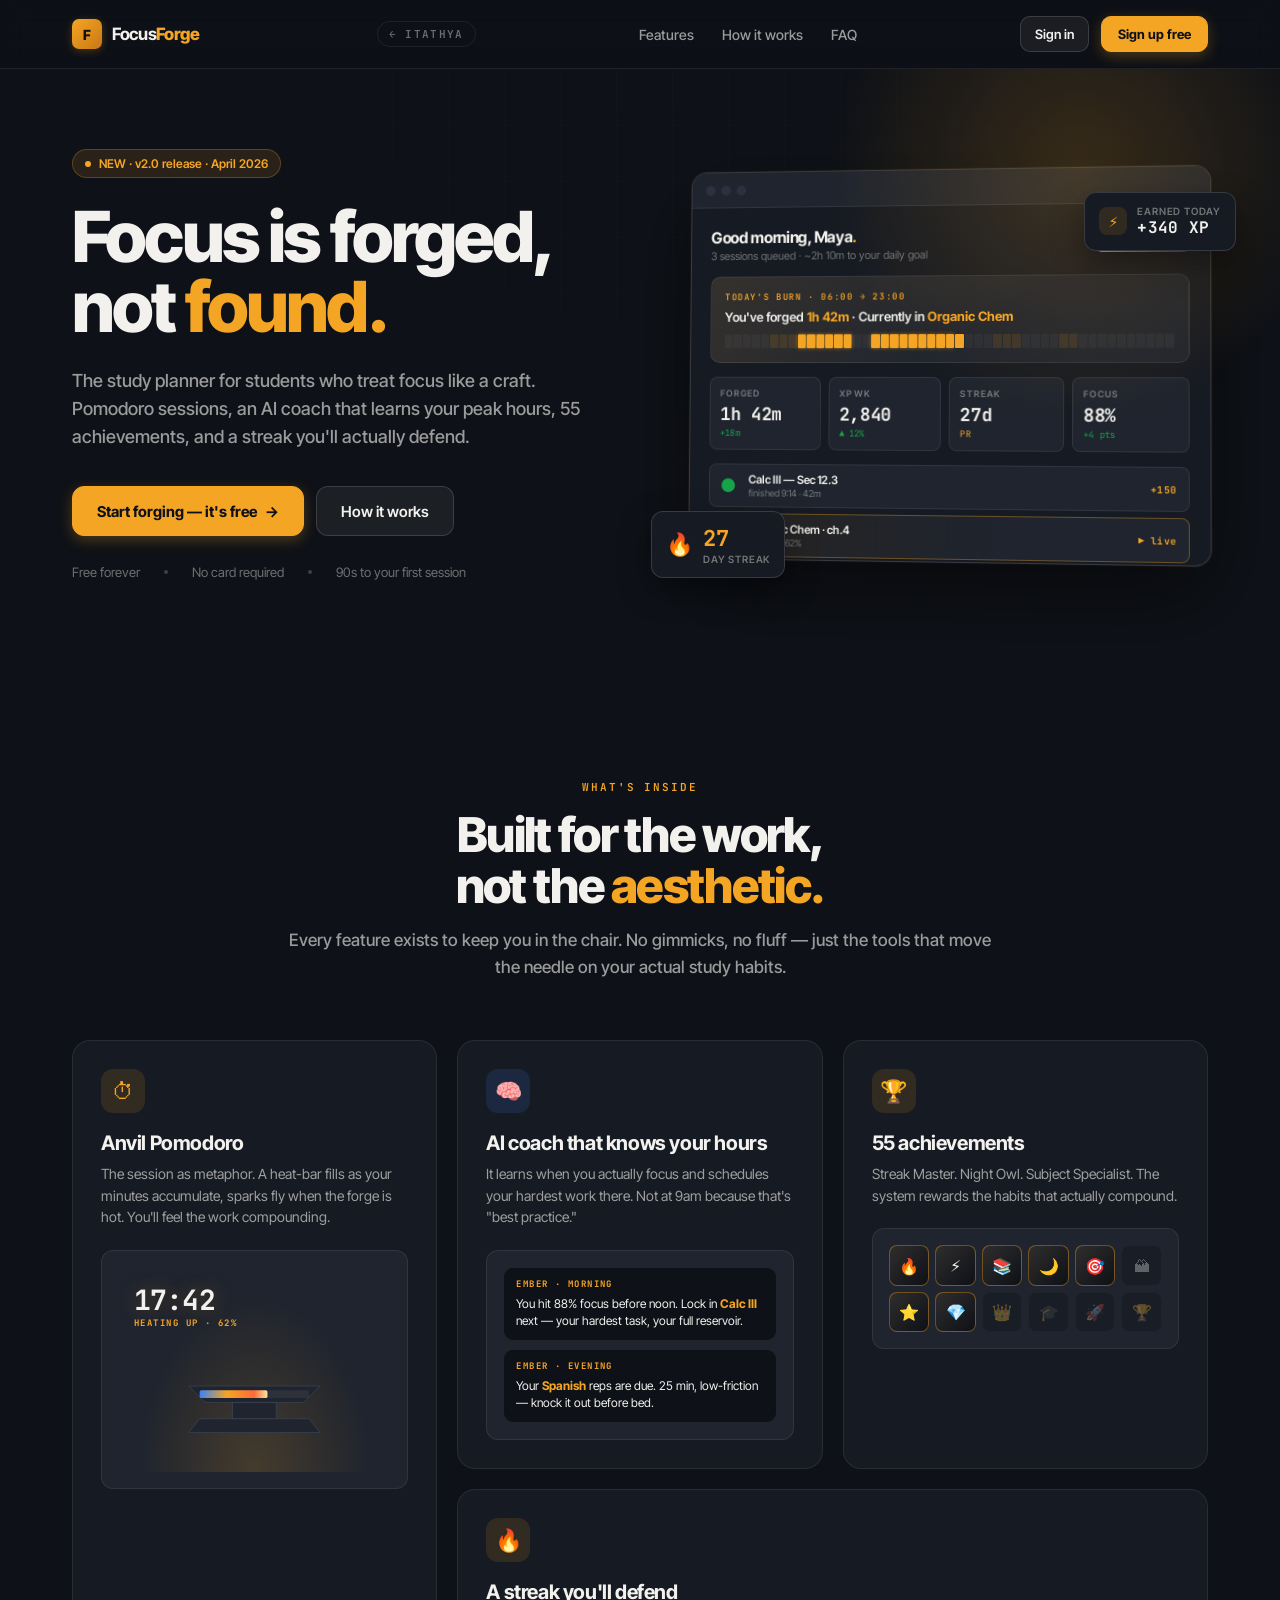
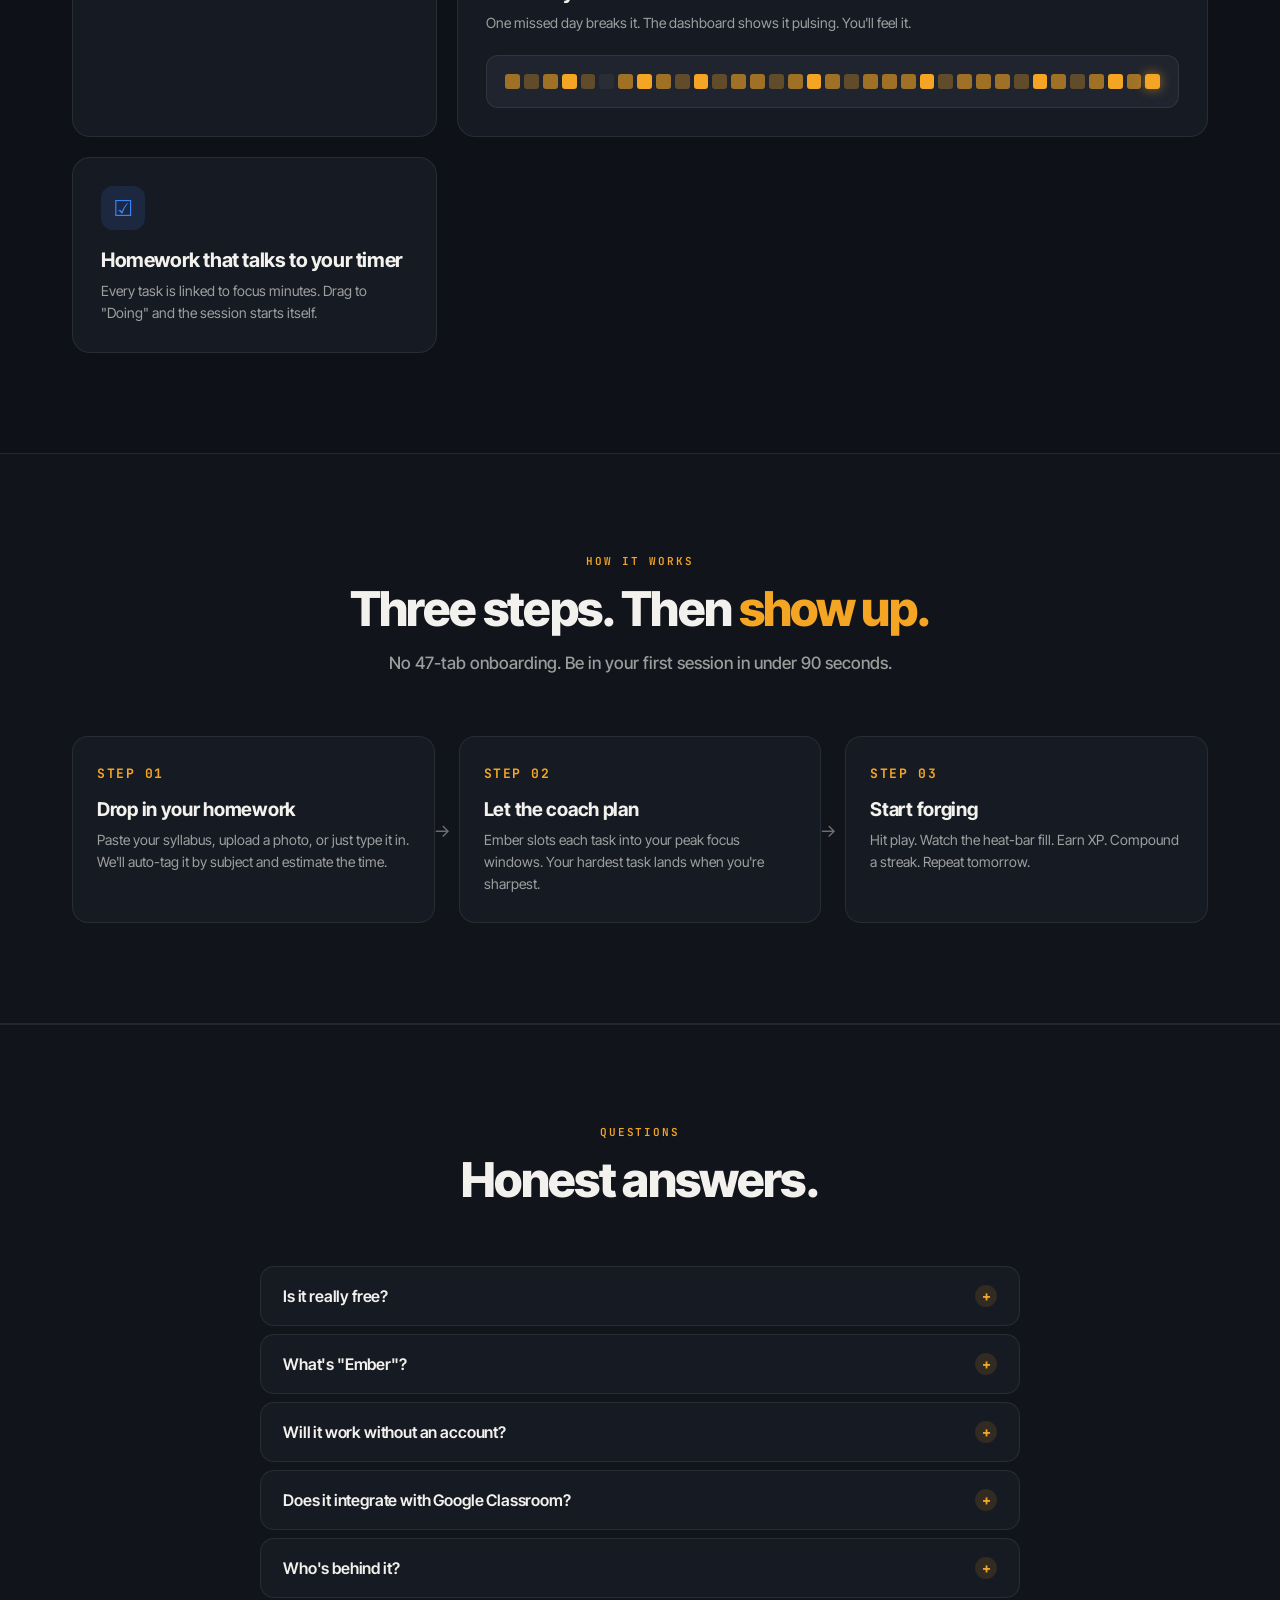
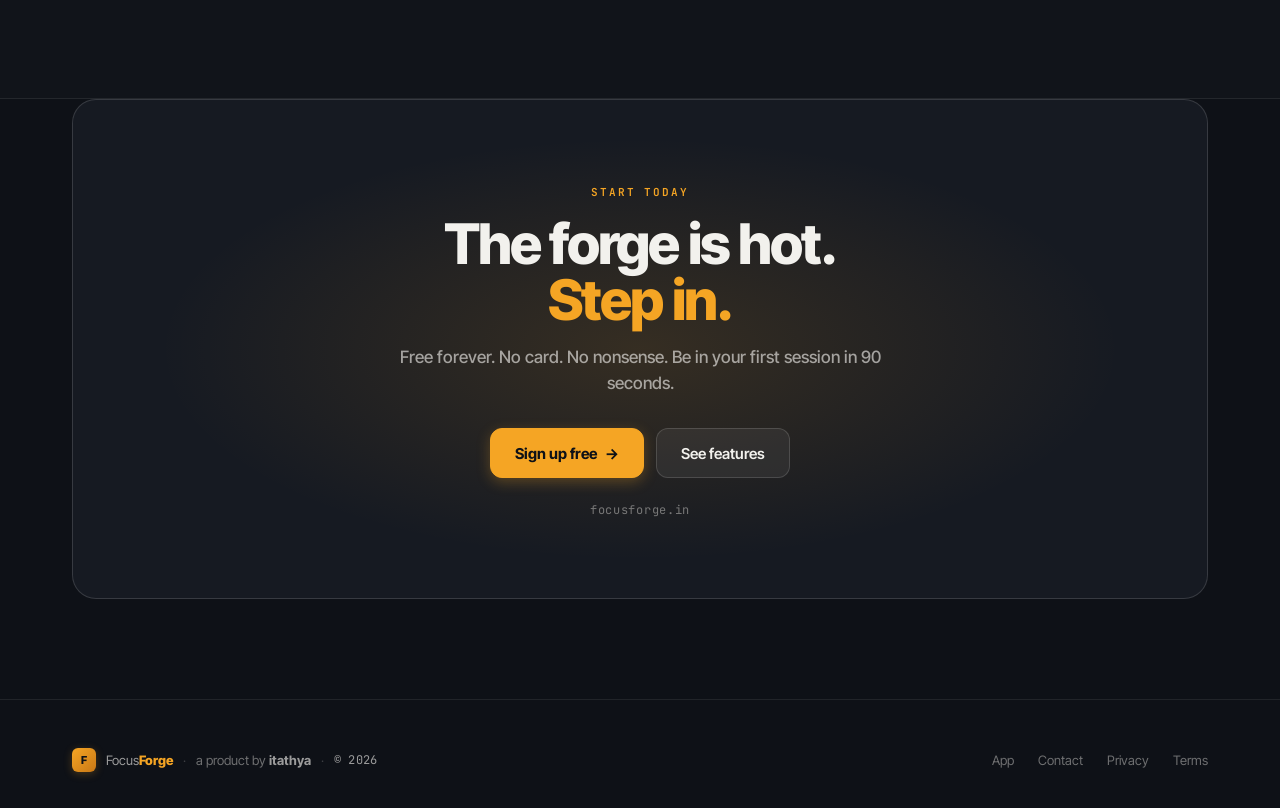
==== commit ab81ccd2: "Remove fabricated stats and 'Untitled #2' placeholder - Homepage: remove 'Untitled #2 / SOON' placeh" ====
--- a/apps/focusforge/index.html
+++ b/apps/focusforge/index.html
@@ -40,7 +40,6 @@
       <div class="nav-links">
         <a href="#features">Features</a>
         <a href="#how">How it works</a>
-        <a href="#stats">Results</a>
         <a href="#faq">FAQ</a>
       </div>
       <div class="nav-cta">
@@ -64,11 +63,11 @@
           <a href="#how" class="btn lg">How it works</a>
         </div>
         <div class="hero-meta">
-          <span><b>50,000+</b> students</span>
+          <span>Free forever</span>
           <span class="dot" aria-hidden="true"></span>
-          <span><b>4.8</b> rating</span>
+          <span>No card required</span>
           <span class="dot" aria-hidden="true"></span>
-          <span>Free forever</span>
+          <span>90s to your first session</span>
         </div>
       </div>
 
@@ -121,21 +120,6 @@
       </div>
     </div>
   </header>
-
-  <!-- ═══ TRUSTED ═══ -->
-  <div class="trusted">
-    <div class="wrap trusted-inner">
-      <div class="trusted-label">Trusted by students at</div>
-      <div class="trusted-logos">
-        <span>Stanford</span>
-        <span>UC Berkeley</span>
-        <span>NYU</span>
-        <span>UCLA</span>
-        <span>Cornell</span>
-        <span>Michigan</span>
-      </div>
-    </div>
-  </div>
 
   <!-- ═══ FEATURES ═══ -->
   <section id="features">
@@ -265,35 +249,6 @@
     </div>
   </section>
 
-  <!-- ═══ STATS ═══ -->
-  <section id="stats">
-    <div class="wrap">
-      <div class="sec-head">
-        <span class="label-mono sec-eyebrow">The receipts</span>
-        <h2>Numbers that compound.</h2>
-        <p>Every signup adds to a community of students taking the work seriously. Here's the scoreboard.</p>
-      </div>
-      <div class="stats-card">
-        <div class="stat-big">
-          <div class="stat-big-num mono">50<span class="u">K+</span></div>
-          <div class="stat-big-lbl">Students<br/>showing up</div>
-        </div>
-        <div class="stat-big">
-          <div class="stat-big-num mono">3.2<span class="u">M</span></div>
-          <div class="stat-big-lbl">Pomodoros<br/>completed</div>
-        </div>
-        <div class="stat-big">
-          <div class="stat-big-num mono">14<span class="u">d</span></div>
-          <div class="stat-big-lbl">Avg active<br/>streak</div>
-        </div>
-        <div class="stat-big">
-          <div class="stat-big-num mono">4.8<span class="u">★</span></div>
-          <div class="stat-big-lbl">Rating across<br/>iOS &amp; Android</div>
-        </div>
-      </div>
-    </div>
-  </section>
-
   <!-- ═══ FAQ ═══ -->
   <section id="faq" class="alt">
     <div class="wrap">
@@ -320,7 +275,7 @@
         </details>
         <details class="faq">
           <summary><span>Who's behind it?</span><span class="faq-mark" aria-hidden="true">+</span></summary>
-          <p>Focus Forge is a product by <b>itathya</b> — a small studio building tools for people who want to take their work seriously. Reach us at hello@itathya.com.</p>
+          <p>Focus Forge is a product by <b>itathya</b> — a small studio building tools for people who want to take their work seriously. Reach us at support@itathya.com.</p>
         </details>
       </div>
     </div>
@@ -355,7 +310,7 @@
       </div>
       <div class="foot-links">
         <a href="https://focusforge.in">App</a>
-        <a href="mailto:hello@itathya.com">Contact</a>
+        <a href="mailto:support@itathya.com">Contact</a>
         <a href="/privacy">Privacy</a>
         <a href="/terms">Terms</a>
       </div>
--- a/styles.css
+++ b/styles.css
@@ -1428,3 +1428,522 @@
   .back-to-itathya { display: none; }
 }
 
+/* ═══════════════════════════════════════════════════
+   STUDIO / itathya — Glacier theme
+   Cool blue palette for the parent brand. Differentiates
+   from FocusForge (warm/ember).
+   ═══════════════════════════════════════════════════ */
+
+body.glacier {
+  background: #0A0F1A;
+  --ink:    #0A0F1A;
+  --ink-2:  #0F1623;
+  --ink-3:  #14213A;
+  --ink-4:  #1E293B;
+  --line:   rgba(255,255,255,0.06);
+  --line-2: rgba(125,211,252,0.18);
+  --glacier:     #38BDF8;
+  --glacier-2:   #7DD3FC;
+  --glacier-3:   #0EA5E9;
+  --glacier-dim: rgba(56,189,248,0.10);
+}
+
+/* Brand: STUDIO / itathya */
+.brand-studio-wrap {
+  display: flex;
+  align-items: baseline;
+  gap: 9px;
+  font-weight: 700;
+  letter-spacing: -0.02em;
+  font-size: 16px;
+  color: var(--text);
+}
+
+.brand-studio {
+  font-size: 11px;
+  letter-spacing: 0.24em;
+  font-weight: 700;
+  color: var(--glacier-2);
+  text-transform: uppercase;
+}
+
+.brand-slash {
+  color: var(--text-mute);
+  font-weight: 400;
+  font-size: 14px;
+}
+
+.brand-itathya-text {
+  letter-spacing: -0.025em;
+  font-weight: 700;
+  color: var(--text);
+}
+
+/* Glacier nav refinement */
+nav.top.glacier-top {
+  background: rgba(10, 15, 26, 0.78);
+  border-bottom: 1px solid rgba(125, 211, 252, 0.08);
+}
+
+/* Glacier button accents */
+.btn.primary.glacier-btn {
+  background: linear-gradient(135deg, var(--glacier-2), var(--glacier));
+  color: var(--ink);
+  border-color: transparent;
+  box-shadow: 0 4px 18px rgba(56, 189, 248, 0.26);
+}
+.btn.primary.glacier-btn:hover {
+  background: linear-gradient(135deg, #BAE6FD, var(--glacier-2));
+}
+
+/* Gradient text utility */
+.glacier .grad {
+  background: linear-gradient(135deg, #BAE6FD 0%, #7DD3FC 30%, #38BDF8 60%, #0EA5E9 100%);
+  -webkit-background-clip: text;
+  background-clip: text;
+  color: transparent;
+  -webkit-text-fill-color: transparent;
+}
+
+/* ── Hero ─────────────────────────────────────── */
+.glacier-hero {
+  padding: 80px 0 60px;
+  position: relative;
+}
+
+.glacier-hero-card {
+  position: relative;
+  max-width: 940px;
+  margin: 0 auto;
+  padding: 96px 60px 80px;
+  border-radius: 28px;
+  background:
+    radial-gradient(ellipse at 50% 0%, rgba(56, 189, 248, 0.10), transparent 60%),
+    radial-gradient(ellipse at 50% 100%, rgba(14, 165, 233, 0.06), transparent 60%),
+    #0F1623;
+  border: 1px solid var(--line-2);
+  overflow: hidden;
+  box-shadow: 0 30px 80px rgba(0,0,0,0.6), inset 0 1px 0 rgba(255,255,255,0.04);
+  text-align: center;
+}
+
+.glacier-hero-grain {
+  position: absolute;
+  inset: 0;
+  pointer-events: none;
+  opacity: 0.5;
+  background-image:
+    linear-gradient(to right, rgba(125,211,252,0.04) 1px, transparent 1px),
+    linear-gradient(to bottom, rgba(125,211,252,0.04) 1px, transparent 1px);
+  background-size: 56px 56px;
+  -webkit-mask-image: radial-gradient(ellipse at center, black 0%, transparent 75%);
+  mask-image: radial-gradient(ellipse at center, black 0%, transparent 75%);
+}
+
+.glacier-hero-glow {
+  position: absolute;
+  top: -120px;
+  left: 50%;
+  transform: translateX(-50%);
+  width: 700px;
+  height: 360px;
+  border-radius: 50%;
+  background: radial-gradient(ellipse, rgba(56, 189, 248, 0.16), transparent 65%);
+  pointer-events: none;
+}
+
+.glacier-hero-content { position: relative; }
+
+.glacier-tag {
+  display: inline-block;
+  font-size: 11px;
+  letter-spacing: 0.24em;
+  color: var(--glacier-2);
+  margin-bottom: 28px;
+  padding: 5px 12px;
+  border-radius: 99px;
+  border: 1px solid rgba(125, 211, 252, 0.22);
+  background: rgba(56, 189, 248, 0.06);
+  font-weight: 700;
+}
+
+.glacier-hero h1 {
+  font-size: clamp(40px, 6vw, 72px);
+  font-weight: 800;
+  letter-spacing: -0.045em;
+  line-height: 1.02;
+  margin: 0 0 24px;
+  color: var(--text);
+}
+
+.glacier-hero p.lead {
+  font-size: 17px;
+  color: var(--text-dim);
+  line-height: 1.55;
+  margin: 0 auto 40px;
+  max-width: 520px;
+  font-weight: 500;
+}
+
+.glacier-hero .hero-actions {
+  justify-content: center;
+}
+
+/* ── Apps catalog ─────────────────────────────── */
+.glacier-apps {
+  padding: 80px 0 100px;
+  position: relative;
+}
+
+.glacier-section-head {
+  margin-bottom: 48px;
+  max-width: 1080px;
+  margin-left: auto;
+  margin-right: auto;
+}
+
+.glacier-section-head.center {
+  text-align: center;
+  max-width: 720px;
+  margin-bottom: 64px;
+}
+
+.glacier-eyebrow {
+  color: var(--glacier-2);
+  margin-bottom: 16px;
+  display: block;
+}
+
+.glacier-section-title {
+  font-size: clamp(30px, 4vw, 44px);
+  font-weight: 800;
+  letter-spacing: -0.035em;
+  line-height: 1.06;
+  margin: 0 0 12px;
+  color: var(--text);
+  display: inline-flex;
+  align-items: baseline;
+  gap: 12px;
+}
+
+.glacier-section-title.big {
+  font-size: clamp(36px, 4.6vw, 56px);
+  display: block;
+}
+
+.glacier-section-title .dot-end {
+  width: 9px;
+  height: 9px;
+  border-radius: 50%;
+  background: var(--glacier);
+  box-shadow: 0 0 12px var(--glacier);
+  display: inline-block;
+}
+
+.glacier-section-sub {
+  font-size: 16px;
+  color: var(--text-dim);
+  margin: 0;
+  font-weight: 500;
+  line-height: 1.55;
+  max-width: 580px;
+}
+
+.glacier-section-sub.center { margin: 0 auto; }
+
+.glacier-grid {
+  display: flex;
+  flex-wrap: wrap;
+  justify-content: center;
+  gap: 22px;
+  max-width: 1080px;
+  margin: 0 auto;
+}
+
+.glacier-grid > .glacier-card {
+  flex: 1 1 380px;
+  max-width: 540px;
+  min-width: 0;
+}
+
+.glacier-card {
+  display: flex;
+  flex-direction: column;
+  background: #0F1623;
+  border: 1px solid rgba(125, 211, 252, 0.10);
+  border-radius: 20px;
+  overflow: hidden;
+  text-decoration: none;
+  color: inherit;
+  transition: transform 0.25s ease, border-color 0.2s, box-shadow 0.2s;
+  position: relative;
+}
+
+a.glacier-card:hover {
+  transform: translateY(-3px);
+  border-color: rgba(125, 211, 252, 0.32);
+  box-shadow: 0 18px 40px rgba(0, 0, 0, 0.5), 0 0 0 1px rgba(56, 189, 248, 0.15);
+}
+
+.glacier-card.soon {
+  opacity: 0.85;
+  border-style: dashed;
+}
+
+.glacier-card-art {
+  position: relative;
+  aspect-ratio: 16 / 10;
+  background: #0A0F1A;
+  border-bottom: 1px solid rgba(125, 211, 252, 0.08);
+  overflow: hidden;
+}
+
+.glacier-card-art svg {
+  display: block;
+  width: 100%;
+  height: 100%;
+}
+
+.glacier-card-status {
+  position: absolute;
+  top: 14px;
+  right: 14px;
+  font-size: 9.5px;
+  letter-spacing: 0.22em;
+  padding: 4px 9px;
+  border-radius: 4px;
+  background: rgba(34, 197, 94, 0.14);
+  color: #4ADE80;
+  border: 1px solid rgba(34, 197, 94, 0.3);
+  font-weight: 700;
+}
+
+.glacier-card-status.soon {
+  background: rgba(125, 211, 252, 0.08);
+  color: var(--glacier-2);
+  border-color: rgba(125, 211, 252, 0.2);
+}
+
+.glacier-card-body {
+  padding: 26px 28px 28px;
+  display: flex;
+  flex-direction: column;
+  gap: 12px;
+  flex: 1;
+}
+
+.glacier-card-meta {
+  font-size: 10px;
+  letter-spacing: 0.22em;
+  color: var(--text-mute);
+  font-weight: 700;
+}
+
+.glacier-card-body h3 {
+  font-size: 22px;
+  font-weight: 700;
+  letter-spacing: -0.025em;
+  margin: 0;
+  line-height: 1.15;
+  color: var(--text);
+}
+
+.glacier-card-body p {
+  font-size: 14px;
+  color: var(--text-dim);
+  line-height: 1.55;
+  margin: 0;
+}
+
+.glacier-card-stats {
+  display: flex;
+  gap: 24px;
+  margin-top: 4px;
+  padding-top: 14px;
+  border-top: 1px solid var(--line);
+}
+
+.glacier-card-stats .stat {
+  display: flex;
+  flex-direction: column;
+}
+
+.glacier-card-stats .num {
+  font-size: 16px;
+  font-weight: 700;
+  color: var(--glacier-2);
+  letter-spacing: -0.01em;
+}
+
+.glacier-card-stats .lbl {
+  font-size: 10px;
+  letter-spacing: 0.14em;
+  color: var(--text-mute);
+  text-transform: uppercase;
+  font-weight: 600;
+  margin-top: 2px;
+}
+
+.glacier-card-cta {
+  display: inline-flex;
+  align-items: center;
+  gap: 6px;
+  margin-top: auto;
+  padding-top: 14px;
+  font-size: 13.5px;
+  font-weight: 700;
+  color: var(--glacier-2);
+  letter-spacing: -0.005em;
+}
+
+.glacier-card-cta .arrow { transition: transform 0.2s; }
+a.glacier-card:hover .glacier-card-cta .arrow { transform: translateX(3px); }
+
+.glacier-card-cta.muted {
+  color: var(--text-mute);
+}
+
+.glacier-card-cta.muted a {
+  color: var(--text-dim);
+  border-bottom: 1px solid var(--line);
+  padding-bottom: 1px;
+  transition: color 0.15s, border-color 0.15s;
+}
+
+.glacier-card-cta.muted a:hover {
+  color: var(--glacier-2);
+  border-color: var(--glacier-2);
+}
+
+/* ── About / Principles ───────────────────────── */
+.glacier-about {
+  padding: 100px 0;
+  border-top: 1px solid var(--line);
+  border-bottom: 1px solid var(--line);
+  background: rgba(255, 255, 255, 0.012);
+}
+
+.glacier-principles {
+  display: grid;
+  grid-template-columns: repeat(3, 1fr);
+  gap: 18px;
+  max-width: 1080px;
+  margin: 0 auto;
+}
+
+.glacier-principle {
+  padding: 32px 28px;
+  background: #0F1623;
+  border: 1px solid rgba(125, 211, 252, 0.10);
+  border-radius: 16px;
+  transition: border-color 0.2s, transform 0.2s;
+}
+
+.glacier-principle:hover {
+  border-color: rgba(125, 211, 252, 0.24);
+  transform: translateY(-2px);
+}
+
+.glacier-principle-ic {
+  width: 40px;
+  height: 40px;
+  border-radius: 10px;
+  background: rgba(56, 189, 248, 0.10);
+  color: var(--glacier-2);
+  display: flex;
+  align-items: center;
+  justify-content: center;
+  margin-bottom: 18px;
+}
+
+.glacier-principle-ic svg {
+  width: 20px;
+  height: 20px;
+}
+
+.glacier-principle h3 {
+  font-size: 18px;
+  font-weight: 700;
+  letter-spacing: -0.02em;
+  margin: 0 0 8px;
+  color: var(--text);
+}
+
+.glacier-principle p {
+  font-size: 13.5px;
+  color: var(--text-dim);
+  line-height: 1.6;
+  margin: 0;
+}
+
+/* ── Voice / Architecture ─────────────────────── */
+.glacier-voice {
+  padding: 100px 0;
+}
+
+.glacier-voice-grid {
+  display: grid;
+  grid-template-columns: 1fr 1fr;
+  gap: 64px;
+  max-width: 1100px;
+  margin: 0 auto;
+  align-items: center;
+}
+
+.glacier-voice-copy h2 {
+  margin-bottom: 24px;
+}
+
+.glacier-voice-copy p {
+  font-size: 15px;
+  color: var(--text-dim);
+  line-height: 1.7;
+  margin: 0 0 16px;
+}
+
+.glacier-voice-cta {
+  margin-top: 28px;
+}
+
+.glacier-voice-art {
+  border-radius: 16px;
+  overflow: hidden;
+  border: 1px solid rgba(125, 211, 252, 0.14);
+  aspect-ratio: 4 / 3;
+  background: #0A0F1A;
+}
+
+.glacier-voice-art svg {
+  display: block;
+  width: 100%;
+  height: 100%;
+}
+
+/* ── Footer ───────────────────────────────────── */
+footer.glacier-footer {
+  border-top: 1px solid rgba(125, 211, 252, 0.08);
+  padding: 36px 0;
+}
+
+footer.glacier-footer .foot-brand .foot-by.mono {
+  font-size: 10.5px;
+  letter-spacing: 0.16em;
+  color: var(--text-mute);
+  text-transform: uppercase;
+  font-weight: 600;
+}
+
+/* ── Responsive ───────────────────────────────── */
+@media (max-width: 900px) {
+  .glacier-hero { padding: 56px 0 40px; }
+  .glacier-hero-card { padding: 64px 28px 56px; border-radius: 22px; }
+  .glacier-grid { grid-template-columns: 1fr; }
+  .glacier-principles { grid-template-columns: 1fr; }
+  .glacier-voice-grid { grid-template-columns: 1fr; gap: 32px; }
+  .glacier-apps { padding: 60px 0 70px; }
+  .glacier-about, .glacier-voice { padding: 64px 0; }
+  .glacier-card-body { padding: 22px; }
+  .glacier-card-stats { gap: 18px; }
+}
+
+
